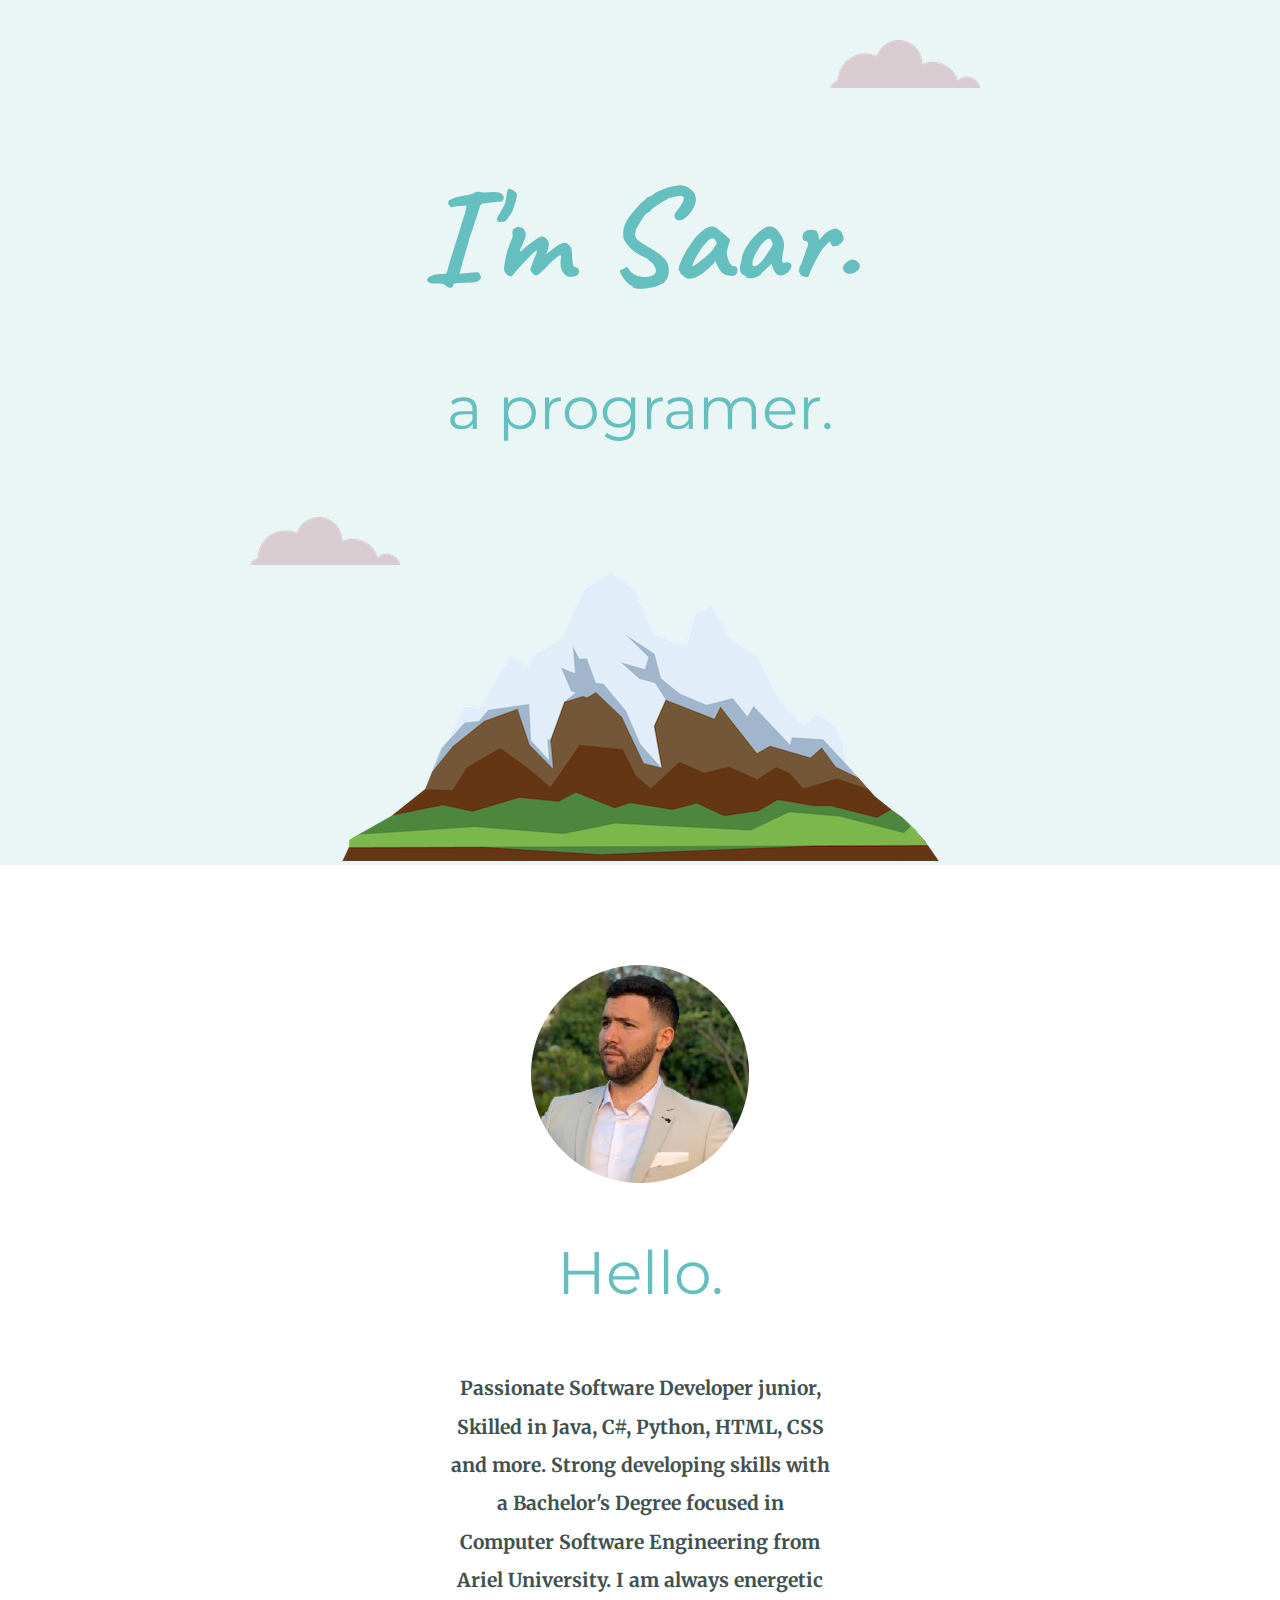
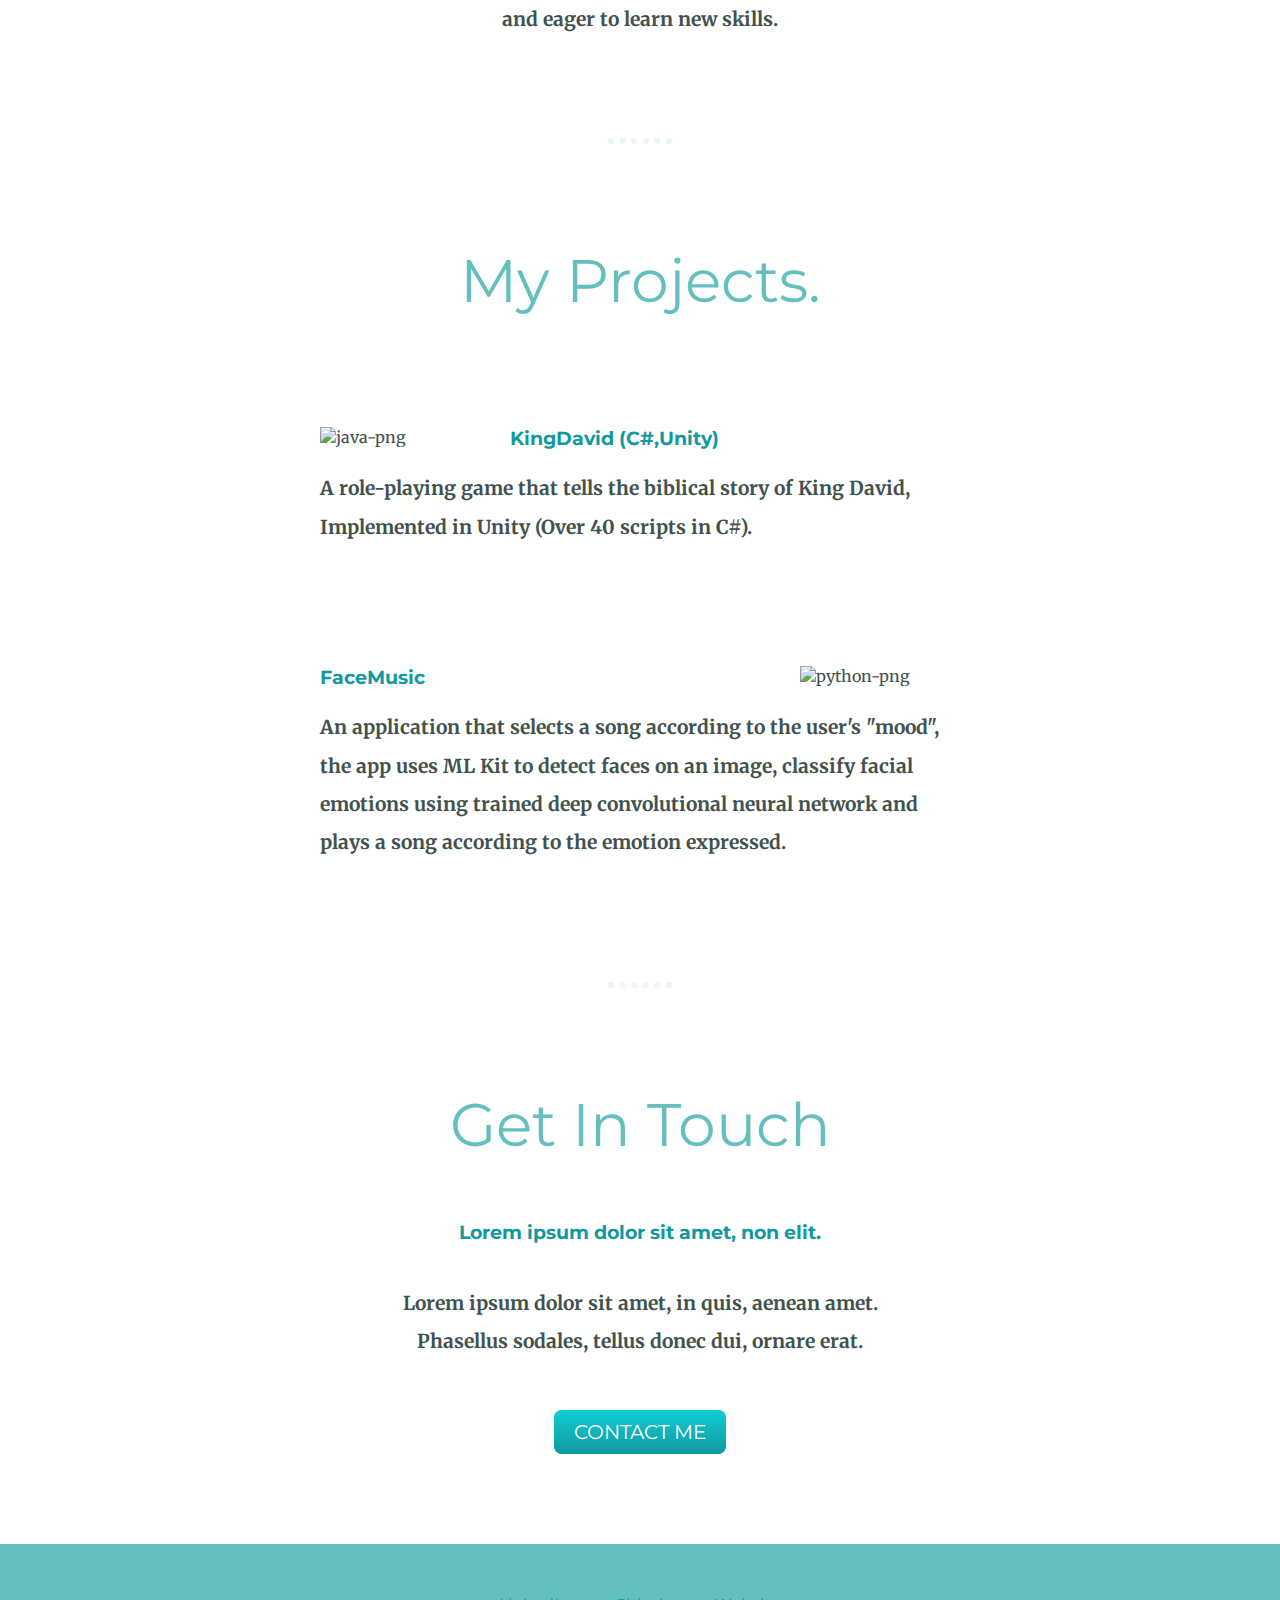
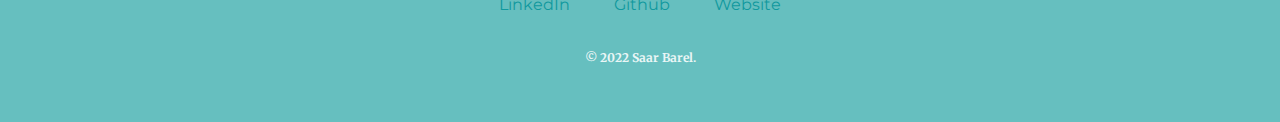
==== index.html @ c749a072 "Initial web" ====
<!DOCTYPE html>
<html lang="en" dir="ltr">

<head>
  <meta charset="utf-8">
  <title>Saar Barel</title>
  <link rel="stylesheet" href="css/styles.css">
  <link rel="icon" href="favicon.ico">
  <link rel="preconnect" href="https://fonts.googleapis.com">
<link rel="preconnect" href="https://fonts.gstatic.com" crossorigin>
<link href="https://fonts.googleapis.com/css2?family=Caveat&family=Merriweather&family=Montserrat&family=Sacramento&display=swap" rel="stylesheet"></head>

<body>
  <div class="top-container">
    <img class="top-cloud" src="images/cloud.png" alt="cloud-png">
    <h1>I'm Saar.</h1>
    <h2>a programer.</h2>
    <img class="bottom-cloud" src="images/cloud.png" alt="cloud-png">
    <img class="mountain" src="images/mountain.png" alt="mountain-png">
  </div>

  <div class="middle-container">
    <div class="profile">
      <img src="images/SaarPic.png" alt="saar-img">
      <h2>Hello.</h2>
      <p class="intro">Passionate Software Developer junior, Skilled in Java, C#, Python, HTML, CSS and more. Strong developing skills
with a Bachelor's Degree focused in Computer Software Engineering from Ariel University. I am always energetic
and eager to learn new skills.</p>
    </div>
    <hr>
    <div class="skills">
      <h2>My Projects.</h2>
      <div class="skill-row">
        <img class="java" src="https://media3.giphy.com/media/fA2dYfPE8POupEcqaH/giphy.gif?cid=ecf05e47pbark7nlcyuxf5ta8il2iocu9libcwwra0ci4bms&rid=giphy.gif&ct=s" alt="java-png">
        <h3>KingDavid (C#,Unity)</h3>
        <p>A role-playing game that tells the biblical story of King David, Implemented in Unity (Over 40 scripts in C#).</p>
      </div>
      <div class="skill-row">
        <img class="python" src="https://media4.giphy.com/media/jz5cTkM8m9oeXZaL4k/giphy.gif?cid=ecf05e47y69einc509r3oct16pluwhrmk4x2dbekaaw040xp&rid=giphy.gif&ct=s" alt="python-png">
        <h3>FaceMusic</h3>
        <p>An application that selects a song according to the user's "mood", the app uses ML Kit to detect faces on an image, classify facial emotions using trained deep convolutional neural
network and plays a song according to the emotion expressed.</p>
      </div>
    </div>
    <hr>
    <div class="contact-me">
      <h2>Get In Touch</h2>
      <h3>Lorem ipsum dolor sit amet, non elit.</h3>
      <p class="contact-message">Lorem ipsum dolor sit amet, in quis, aenean amet. Phasellus sodales, tellus donec dui, ornare erat.</p>
      <a class="btn" href="mailto:saar9550@gmail.com">CONTACT ME</a>
    </div>
  </div>


  <div class="bottom-container">
    <a class="footer-link" href="https://www.linkedin.com/in/saar-barel-34906221a/">LinkedIn</a>
    <a class="footer-link" href="https://github.com/saar95">Github</a>
    <a class="footer-link" href="https://saar95.github.io/cv_website/">Website</a>
    <p class="copyright">© 2022 Saar Barel.</p>
  </div>


</body>

</html>
---- css/styles.css ----
body {
  margin: 0;
  text-align: center;
  font-family: 'Merriweather', serif;
  color: #40514E;
}

h1 {
  font-size: 8.4375rem;
  margin: 50px auto 0px auto;
  font-family: 'Caveat', cursive;
  color: #66BFBF;
}

h2 {
  font-family: 'Montserrat', sans-serif;
  font-size: 3.75rem;
  color: #66BFBF;
  font-weight: normal;
  padding-bottom: 10px;
}

h3 {
  font-family: 'Montserrat', sans-serif;
  color: #11999E;
}

a {
  color: #11999E;
  font-family: 'Montserrat', sans-serif;
  margin: 10px 20px;
  text-decoration: none;
}
a:hover {
  color: #EAF6F6;
}

p {
  line-height: 2;
  font-weight: bold;
  font-size: 120%
}

hr {
  border: dotted #EAF6F6 6px;
  border-bottom: none;
  width: 4%;
  margin: 100px auto;

}

.top-container {
  background-color: #EAF6F6;
  position: relative;
  padding-top: 100px;
}

.middle-container {
  margin: 100px 0;
}

.bottom-container {
  background-color: #66BFBF;
  padding: 50px 0 20px;
}
.mountain {

}
.bottom-cloud {
  position: absolute;
  bottom: 300px;
  left: 250px;
}

.top-cloud {
  position: absolute;
  right: 300px;
  top: 40px;
}

.java {
  width: 25%;
  float: left;
  margin-right: 30px;
}

.python {
  width: 25%;
  float: right;
  margin-left: 30px;


}

.pro {
  text-decoration: underline;
}

.skill-row {
  width: 50%;
  margin: 100px auto 120px auto;
  text-align: left;

}

.intro {
  width: 30%;
  margin: auto;
}

.contact-message {
  width: 40%;
  margin: 40px auto 60px;
}

.btn {
  background: #11cdd4;
  background-image: -webkit-linear-gradient(top, #11cdd4, #11999e);
  background-image: -moz-linear-gradient(top, #11cdd4, #11999e);
  background-image: -ms-linear-gradient(top, #11cdd4, #11999e);
  background-image: -o-linear-gradient(top, #11cdd4, #11999e);
  background-image: linear-gradient(to bottom, #11cdd4, #11999e);
  -webkit-border-radius: 8;
  -moz-border-radius: 8;
  border-radius: 8px;
  font-family: 'Montserrat', sans-serif;
  color: #ffffff;
  font-size: 20px;
  padding: 10px 20px 10px 20px;
  text-decoration: none;
}

.btn:hover {
  background: #30e3cb;
  background-image: -webkit-linear-gradient(top, #30e3cb, #2bc4ad);
  background-image: -moz-linear-gradient(top, #30e3cb, #2bc4ad);
  background-image: -ms-linear-gradient(top, #30e3cb, #2bc4ad);
  background-image: -o-linear-gradient(top, #30e3cb, #2bc4ad);
  background-image: linear-gradient(to bottom, #30e3cb, #2bc4ad);
  text-decoration: none;
}

.copyright {
  color: #EAF6F6;
  font-size: 0.75rem;
  padding: 20px 0;
}
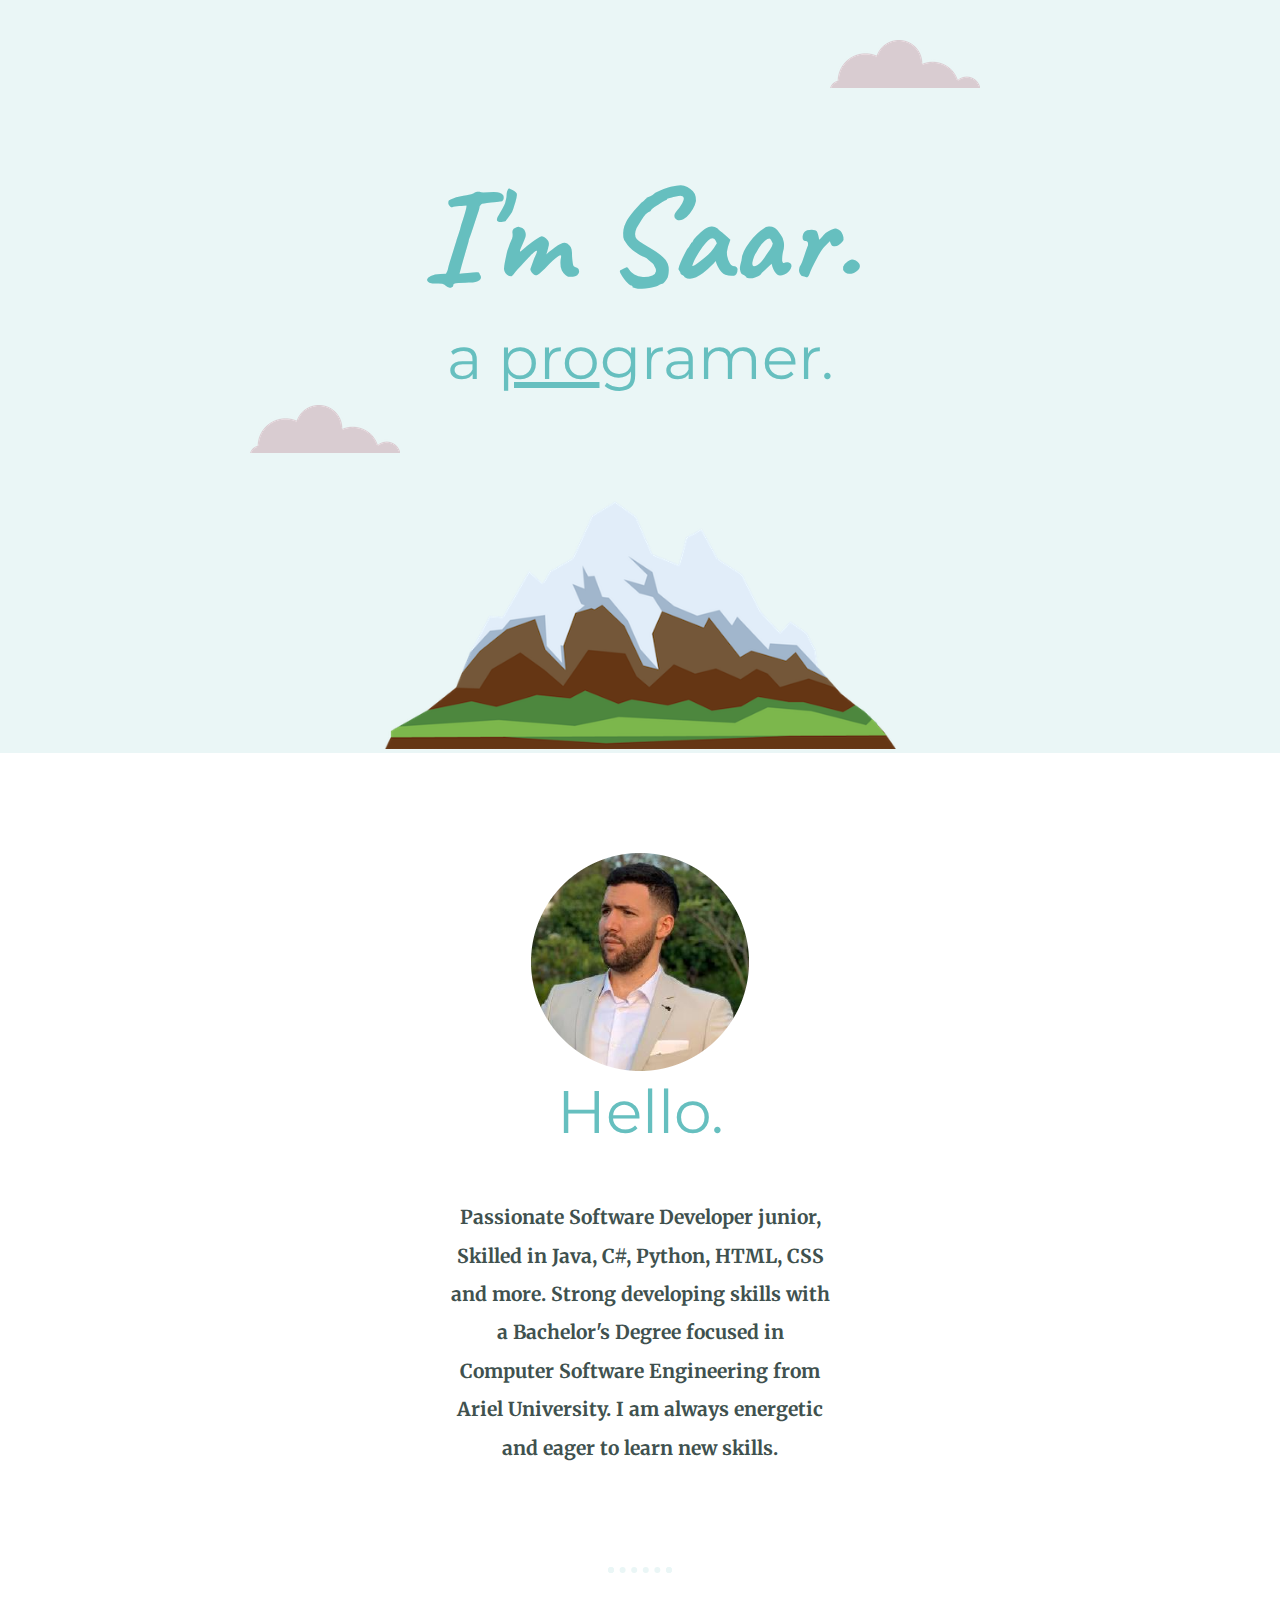
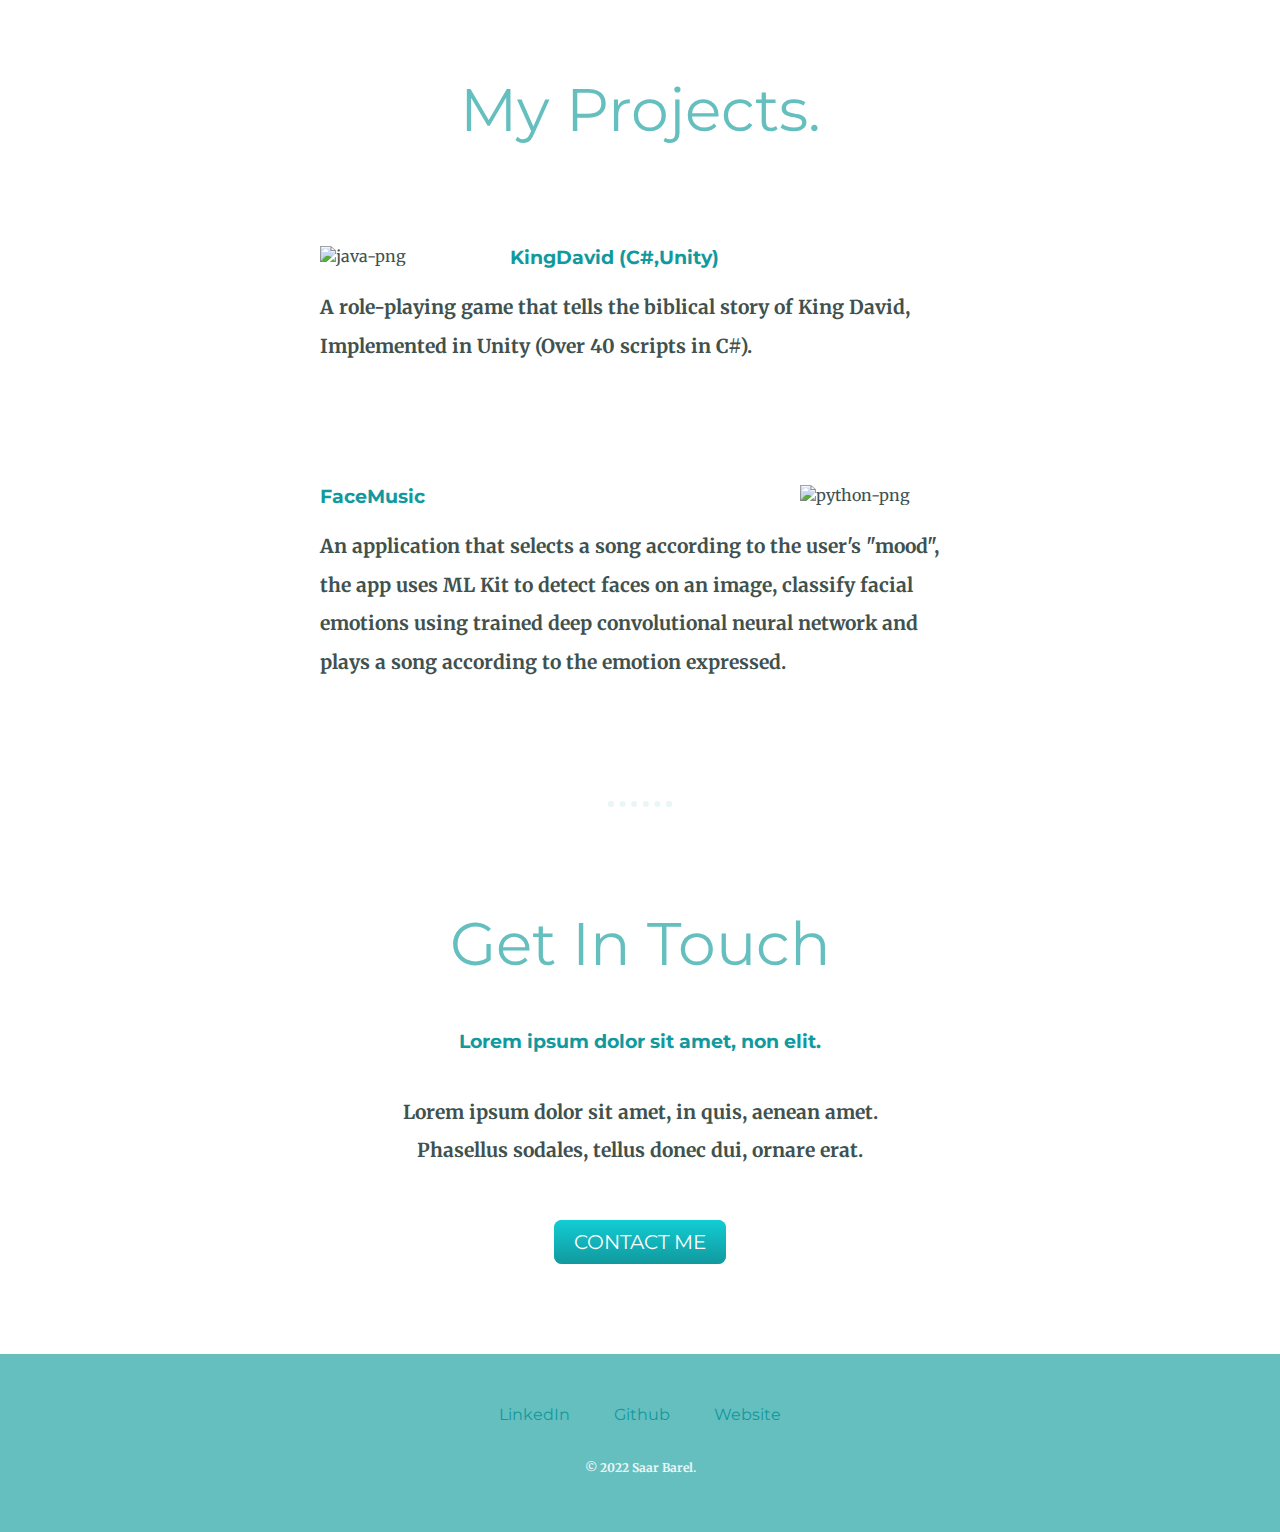
==== commit c741e22f: "Update index.html" ====
--- a/index.html
+++ b/index.html
@@ -14,7 +14,7 @@
   <div class="top-container">
     <img class="top-cloud" src="images/cloud.png" alt="cloud-png">
     <h1>I'm Saar.</h1>
-    <h2>a programer.</h2>
+    <h2>a <span class = pro> pro</span>gramer.</h2>
     <img class="bottom-cloud" src="images/cloud.png" alt="cloud-png">
     <img class="mountain" src="images/mountain.png" alt="mountain-png">
   </div>
--- a/css/styles.css
+++ b/css/styles.css
@@ -17,7 +17,8 @@
   font-size: 3.75rem;
   color: #66BFBF;
   font-weight: normal;
-  padding-bottom: 10px;
+  padding-bottom: 0px;
+  margin-top: 0px;
 }
 
 h3 {
@@ -64,6 +65,8 @@
   padding: 50px 0 20px;
 }
 .mountain {
+  width: 40%;
+  height: 40%;
 
 }
 .bottom-cloud {
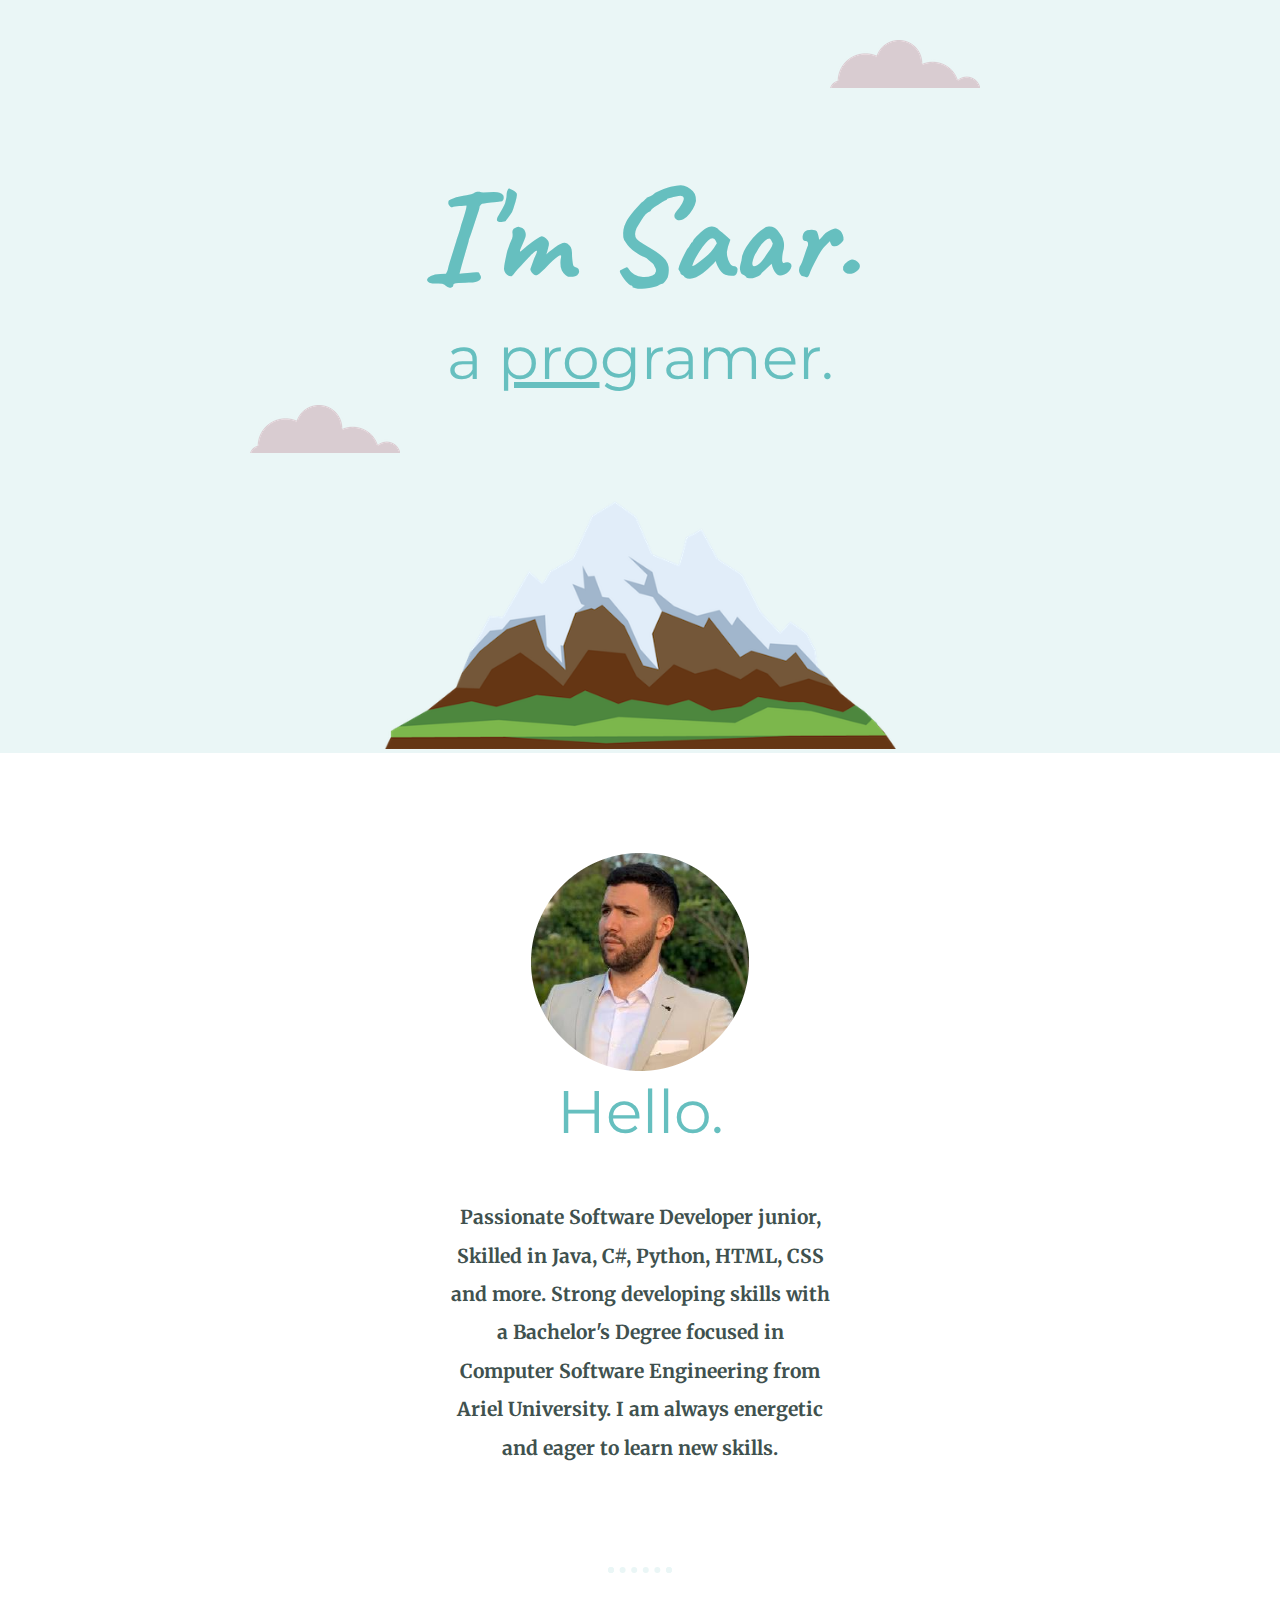
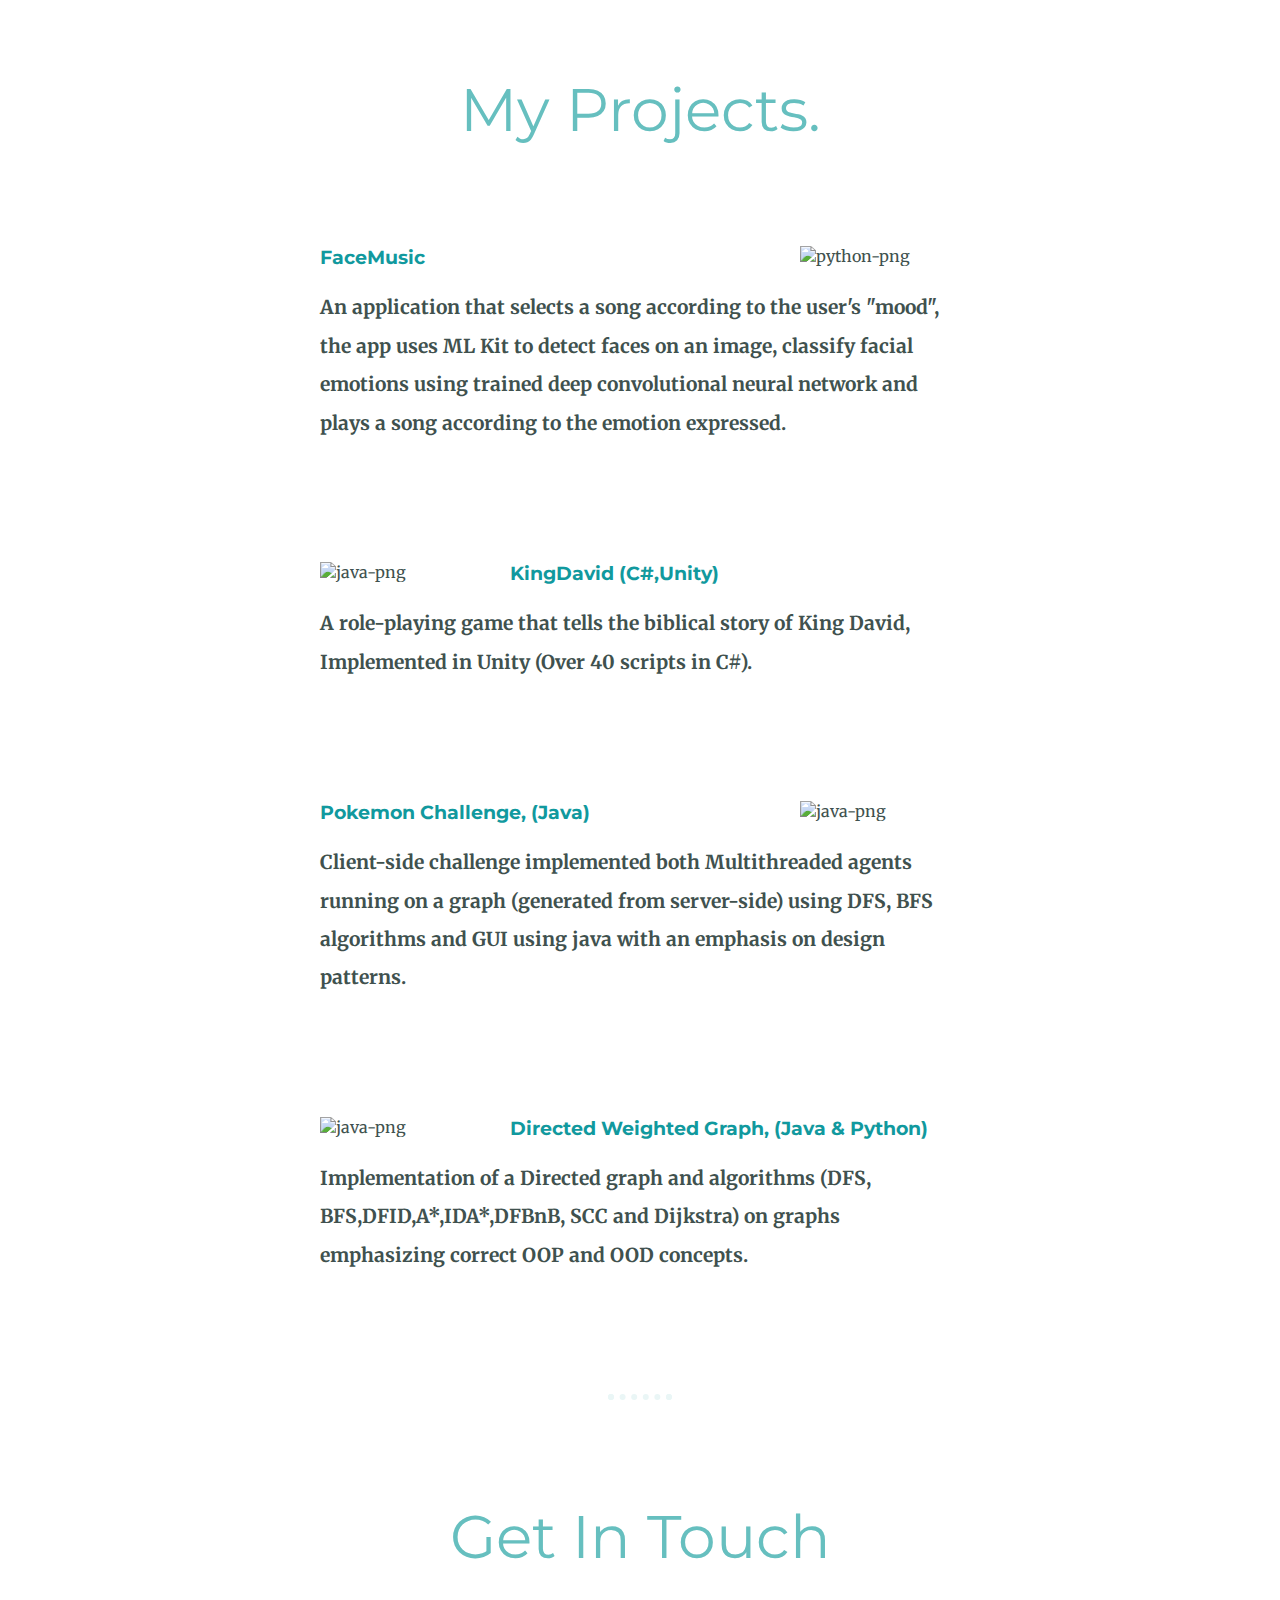
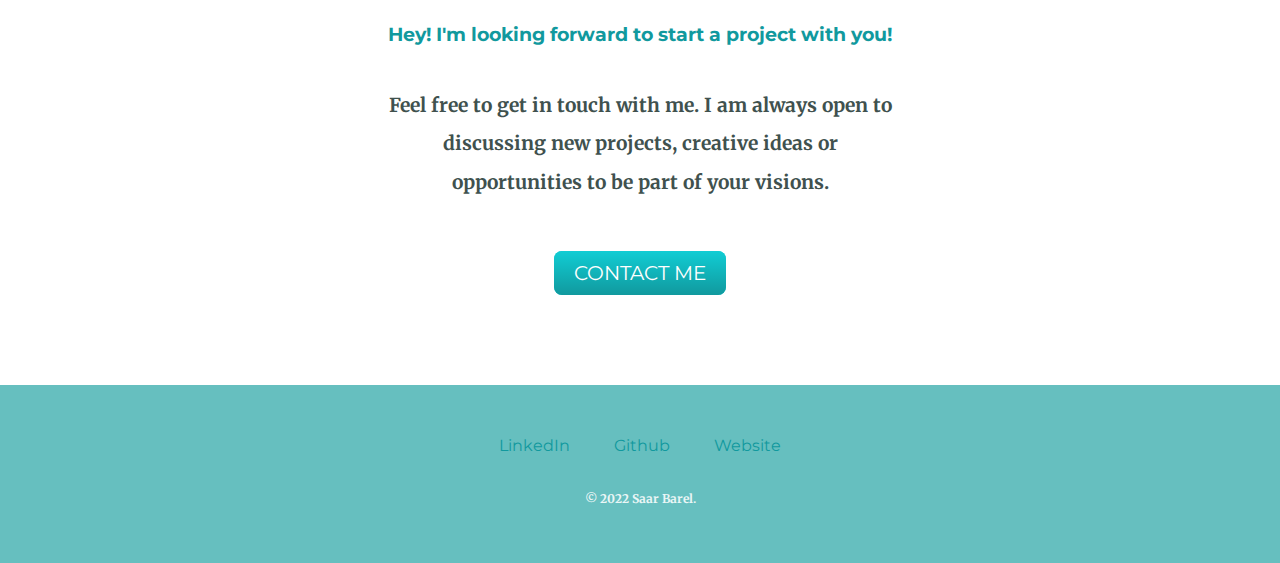
==== commit 1ba08920: "get in touch updated" ====
--- a/index.html
+++ b/index.html
@@ -31,22 +31,32 @@
     <div class="skills">
       <h2>My Projects.</h2>
       <div class="skill-row">
+        <img class="python" src="https://media4.giphy.com/media/jz5cTkM8m9oeXZaL4k/giphy.gif?cid=ecf05e47y69einc509r3oct16pluwhrmk4x2dbekaaw040xp&rid=giphy.gif&ct=s" alt="python-png">
+        <h3>FaceMusic</h3>
+        <p>An application that selects a song according to the user's "mood", the app uses ML Kit to detect faces on an image, classify facial emotions using trained deep convolutional neural
+network and plays a song according to the emotion expressed.</p>
+      </div>
+      <div class="skill-row">
         <img class="java" src="https://media3.giphy.com/media/fA2dYfPE8POupEcqaH/giphy.gif?cid=ecf05e47pbark7nlcyuxf5ta8il2iocu9libcwwra0ci4bms&rid=giphy.gif&ct=s" alt="java-png">
         <h3>KingDavid (C#,Unity)</h3>
         <p>A role-playing game that tells the biblical story of King David, Implemented in Unity (Over 40 scripts in C#).</p>
       </div>
       <div class="skill-row">
-        <img class="python" src="https://media4.giphy.com/media/jz5cTkM8m9oeXZaL4k/giphy.gif?cid=ecf05e47y69einc509r3oct16pluwhrmk4x2dbekaaw040xp&rid=giphy.gif&ct=s" alt="python-png">
-        <h3>FaceMusic</h3>
-        <p>An application that selects a song according to the user's "mood", the app uses ML Kit to detect faces on an image, classify facial emotions using trained deep convolutional neural
-network and plays a song according to the emotion expressed.</p>
+        <img class="python" src="https://media.giphy.com/media/veOuvpRopgi8w0qZL9/giphy.gif" alt="java-png">
+        <h3>Pokemon Challenge, (Java)</h3>
+        <p>Client-side challenge implemented both Multithreaded agents running on a graph (generated from server-side) using DFS, BFS algorithms and GUI using java with an emphasis on design patterns.</p>
+      </div>
+      <div class="skill-row">
+        <img class="java" src="https://media.giphy.com/media/QpyF0jsO26GWKTWctv/giphy.gif" alt="java-png">
+        <h3>Directed Weighted Graph, (Java & Python)</h3>
+        <p>Implementation of a Directed graph and algorithms (DFS, BFS,DFID,A*,IDA*,DFBnB, SCC and Dijkstra) on graphs emphasizing correct OOP and OOD concepts.</p>
       </div>
     </div>
     <hr>
     <div class="contact-me">
       <h2>Get In Touch</h2>
-      <h3>Lorem ipsum dolor sit amet, non elit.</h3>
-      <p class="contact-message">Lorem ipsum dolor sit amet, in quis, aenean amet. Phasellus sodales, tellus donec dui, ornare erat.</p>
+      <h3>Hey! I'm looking forward to start a project with you!</h3>
+      <p class="contact-message">Feel free to get in touch with me. I am always open to discussing new projects, creative ideas or opportunities to be part of your visions.</p>
       <a class="btn" href="mailto:saar9550@gmail.com">CONTACT ME</a>
     </div>
   </div>
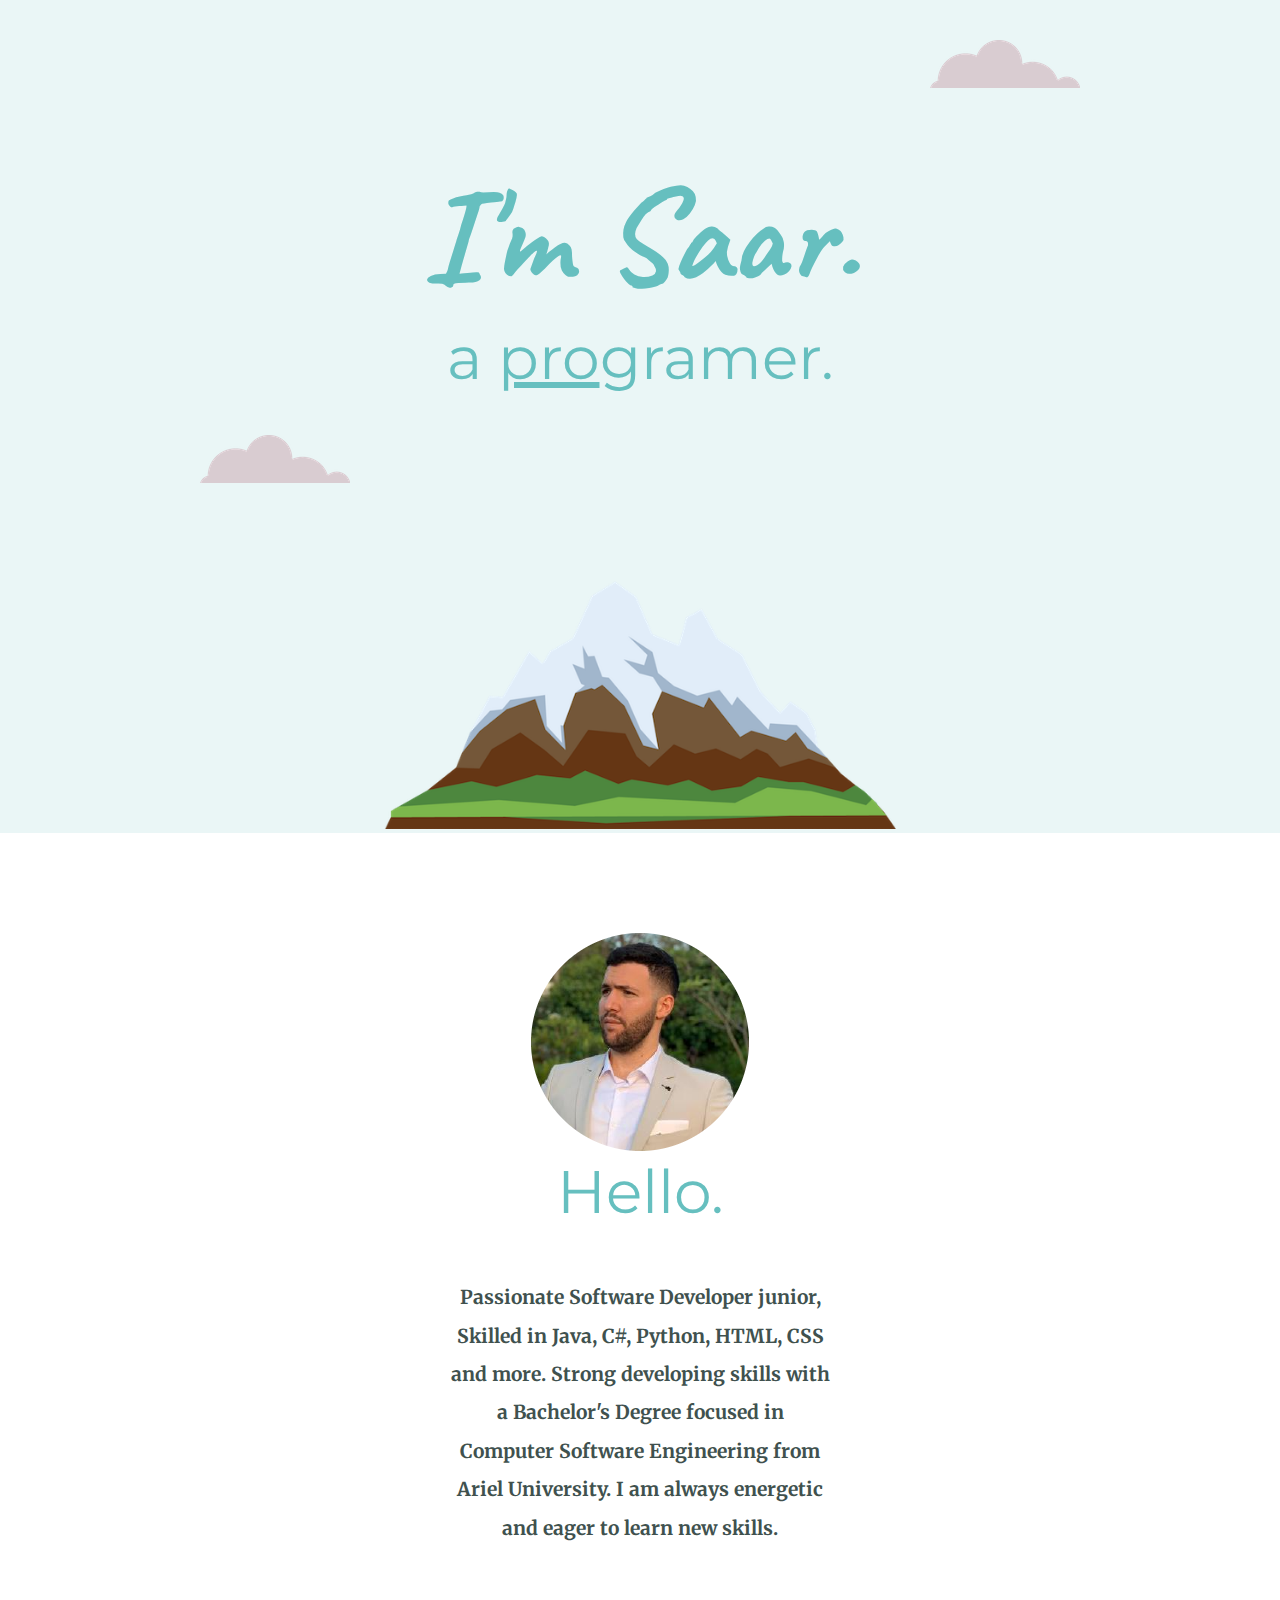
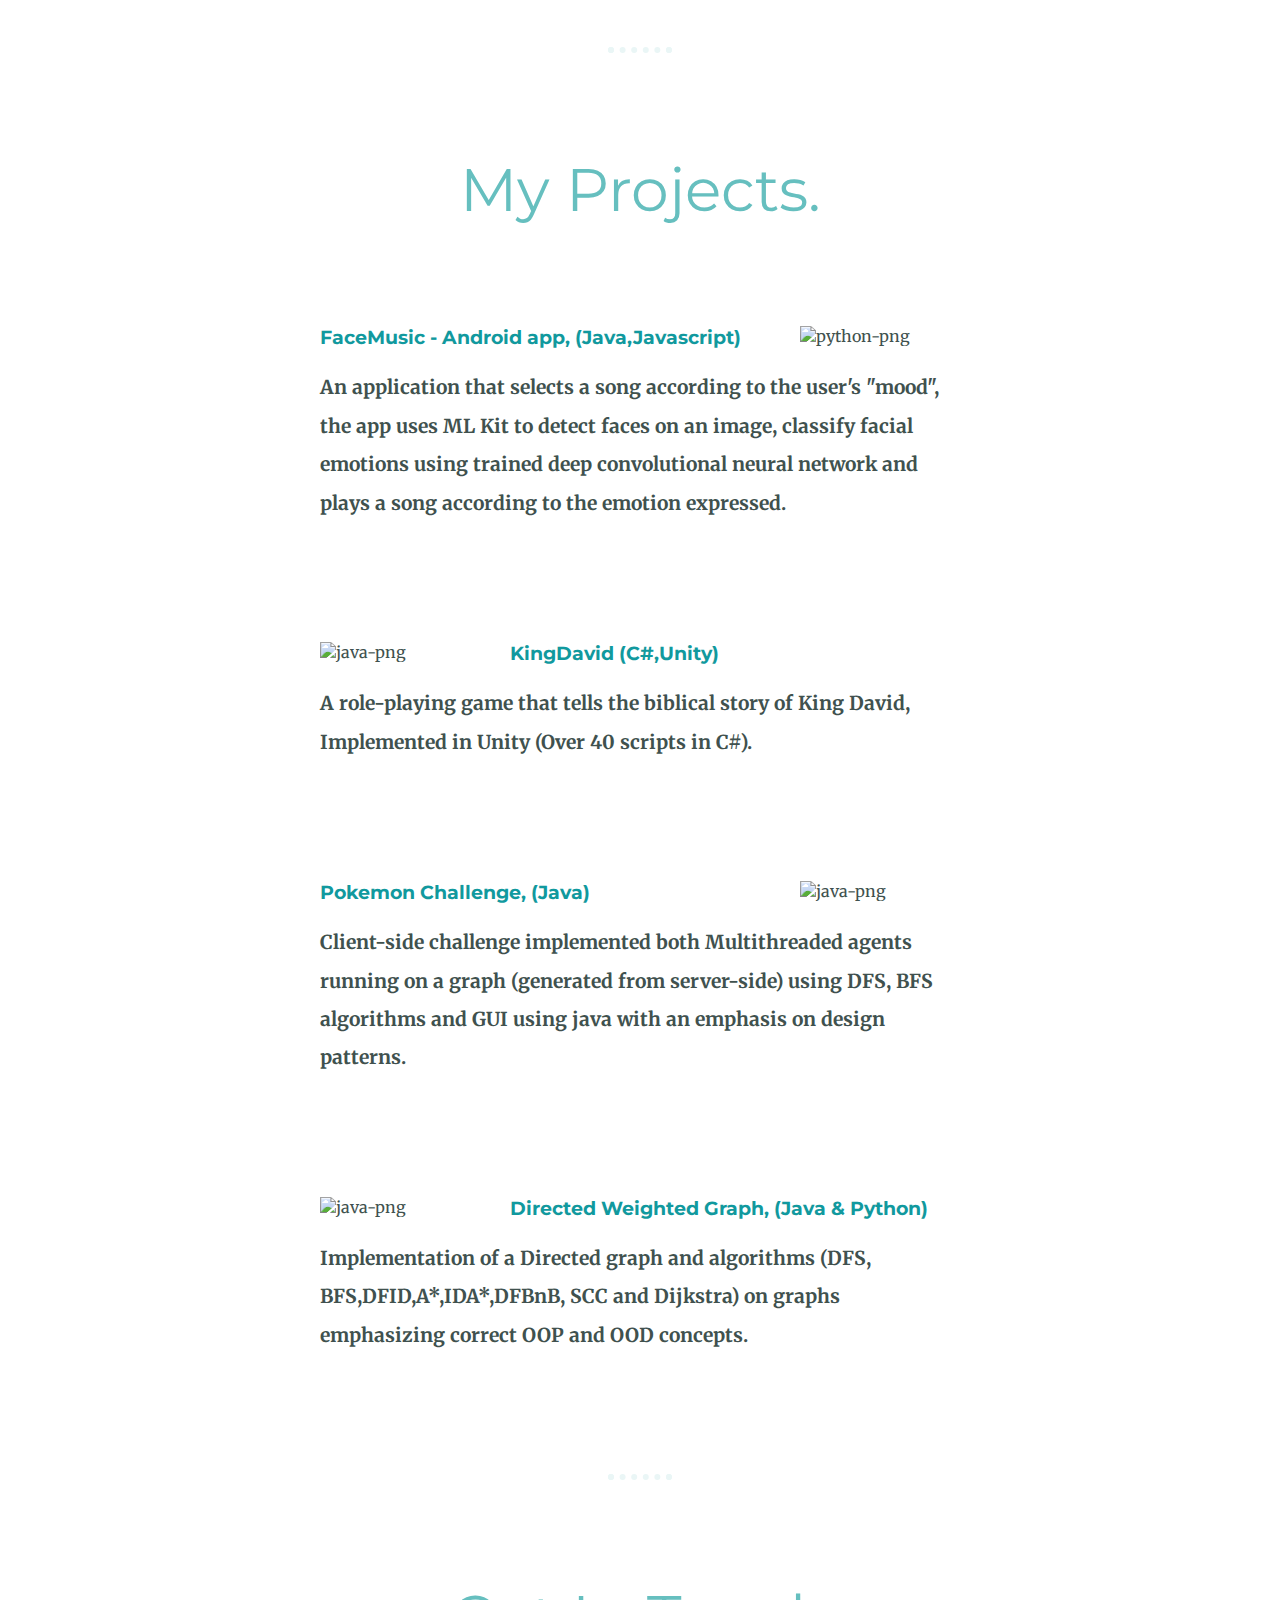
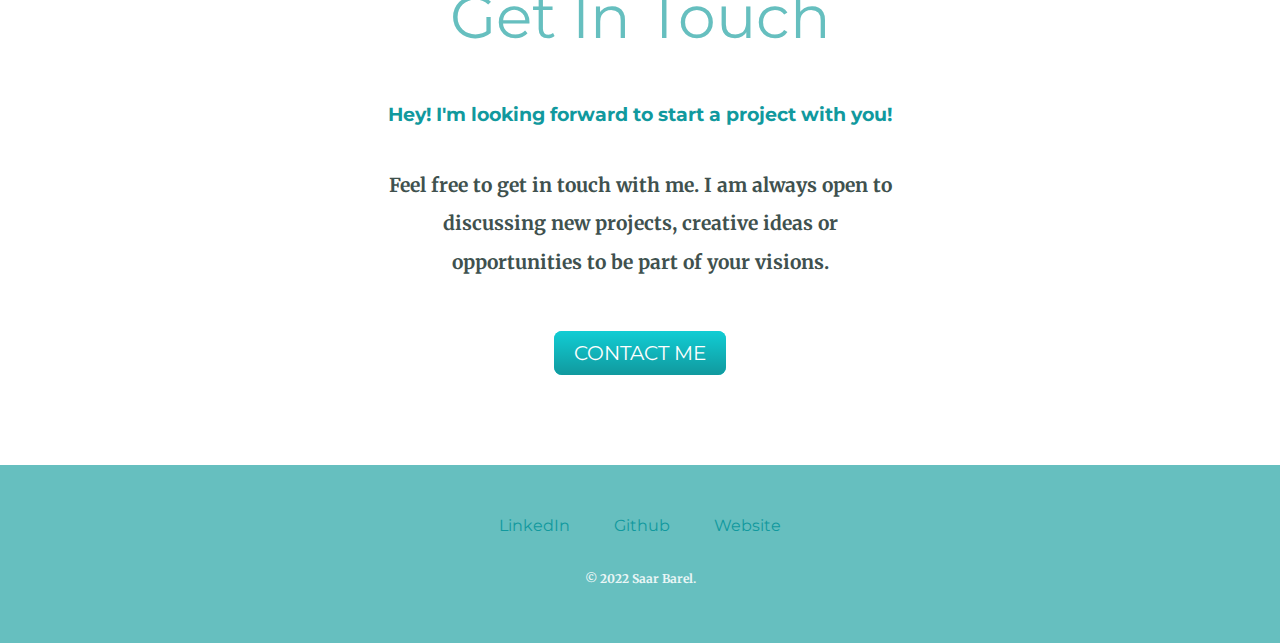
==== commit fcbdf4c4: "images margin fix (mobile)" ====
--- a/index.html
+++ b/index.html
@@ -32,7 +32,7 @@
       <h2>My Projects.</h2>
       <div class="skill-row">
         <img class="python" src="https://media4.giphy.com/media/jz5cTkM8m9oeXZaL4k/giphy.gif?cid=ecf05e47y69einc509r3oct16pluwhrmk4x2dbekaaw040xp&rid=giphy.gif&ct=s" alt="python-png">
-        <h3>FaceMusic</h3>
+        <h3>FaceMusic - Android app, (Java,Javascript)</h3>
         <p>An application that selects a song according to the user's "mood", the app uses ML Kit to detect faces on an image, classify facial emotions using trained deep convolutional neural
 network and plays a song according to the emotion expressed.</p>
       </div>
@@ -73,3 +73,4 @@
 </body>
 
 </html>
+
--- a/css/styles.css
+++ b/css/styles.css
@@ -67,17 +67,17 @@
 .mountain {
   width: 40%;
   height: 40%;
-
+  margin-top: 80px;
 }
 .bottom-cloud {
   position: absolute;
-  bottom: 300px;
-  left: 250px;
+  bottom: 350px;
+  left: 200px;
 }
 
 .top-cloud {
   position: absolute;
-  right: 300px;
+  right: 200px;
   top: 40px;
 }
 
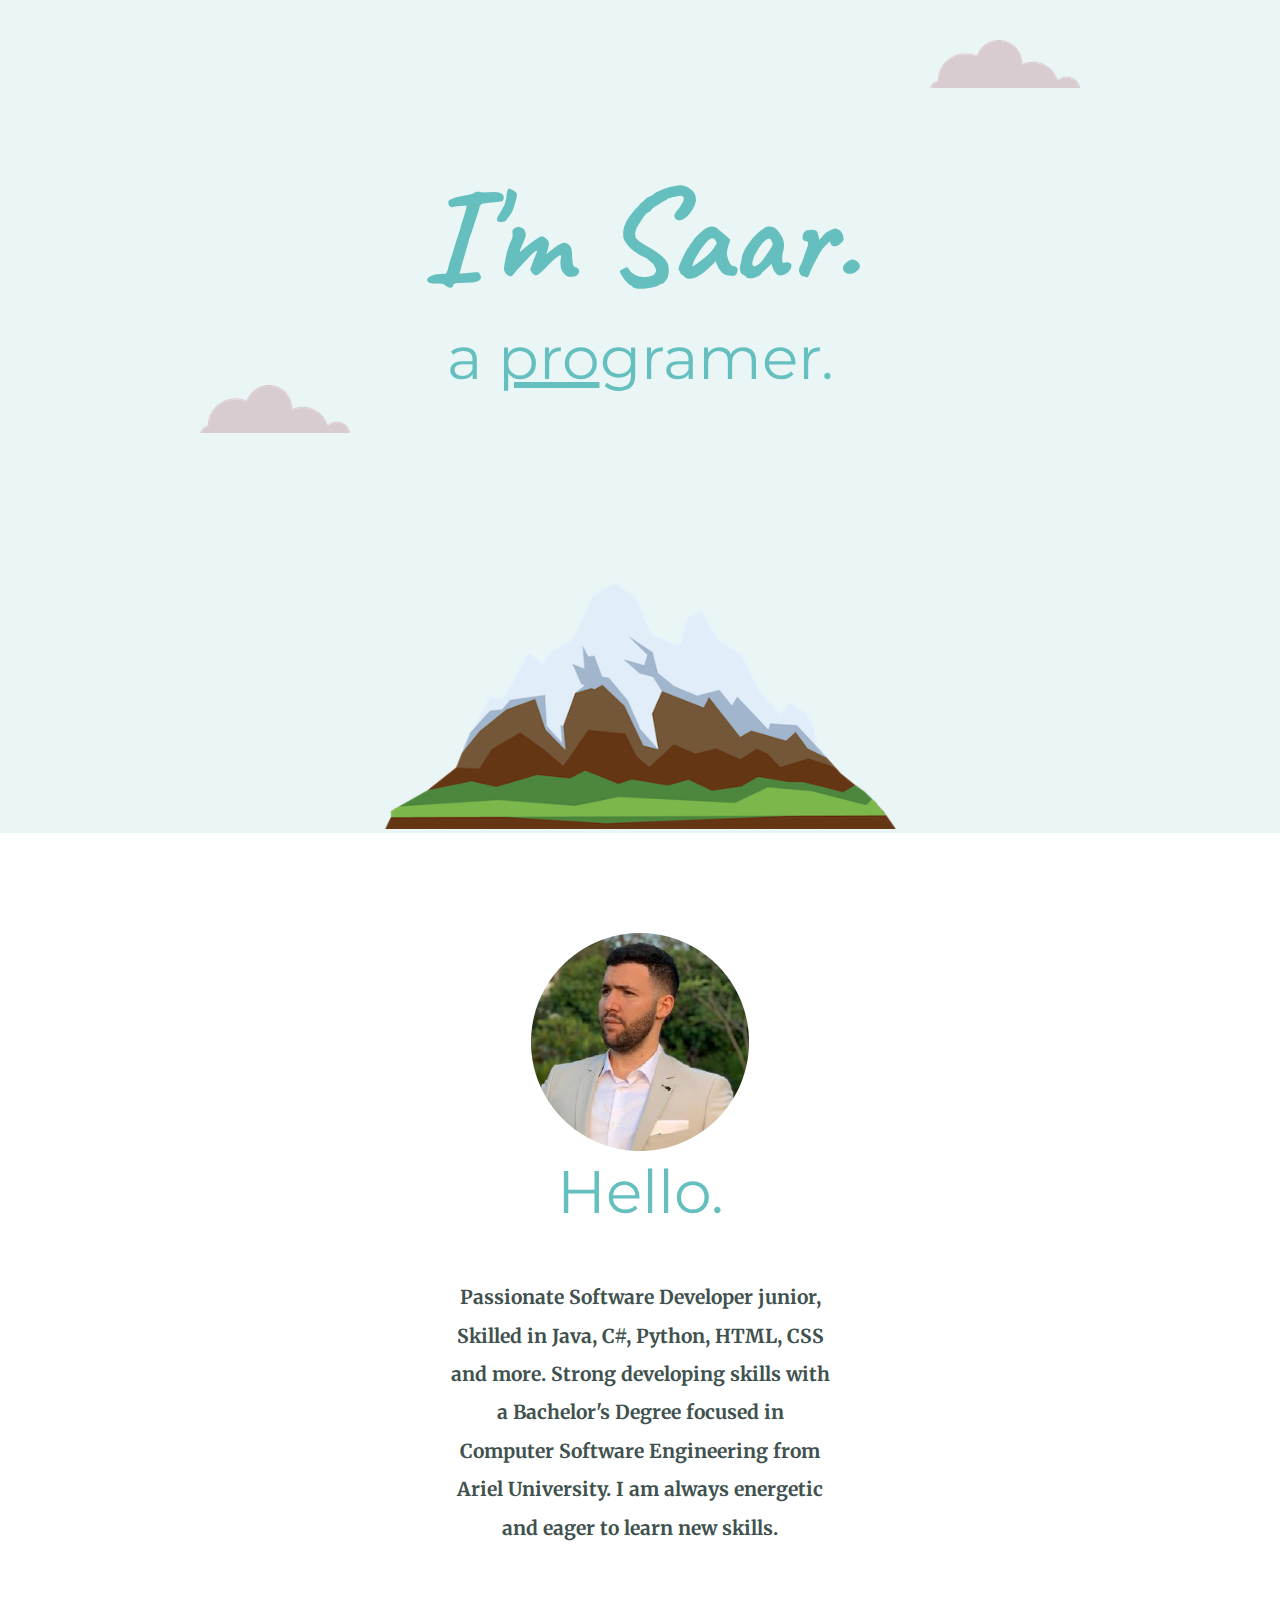
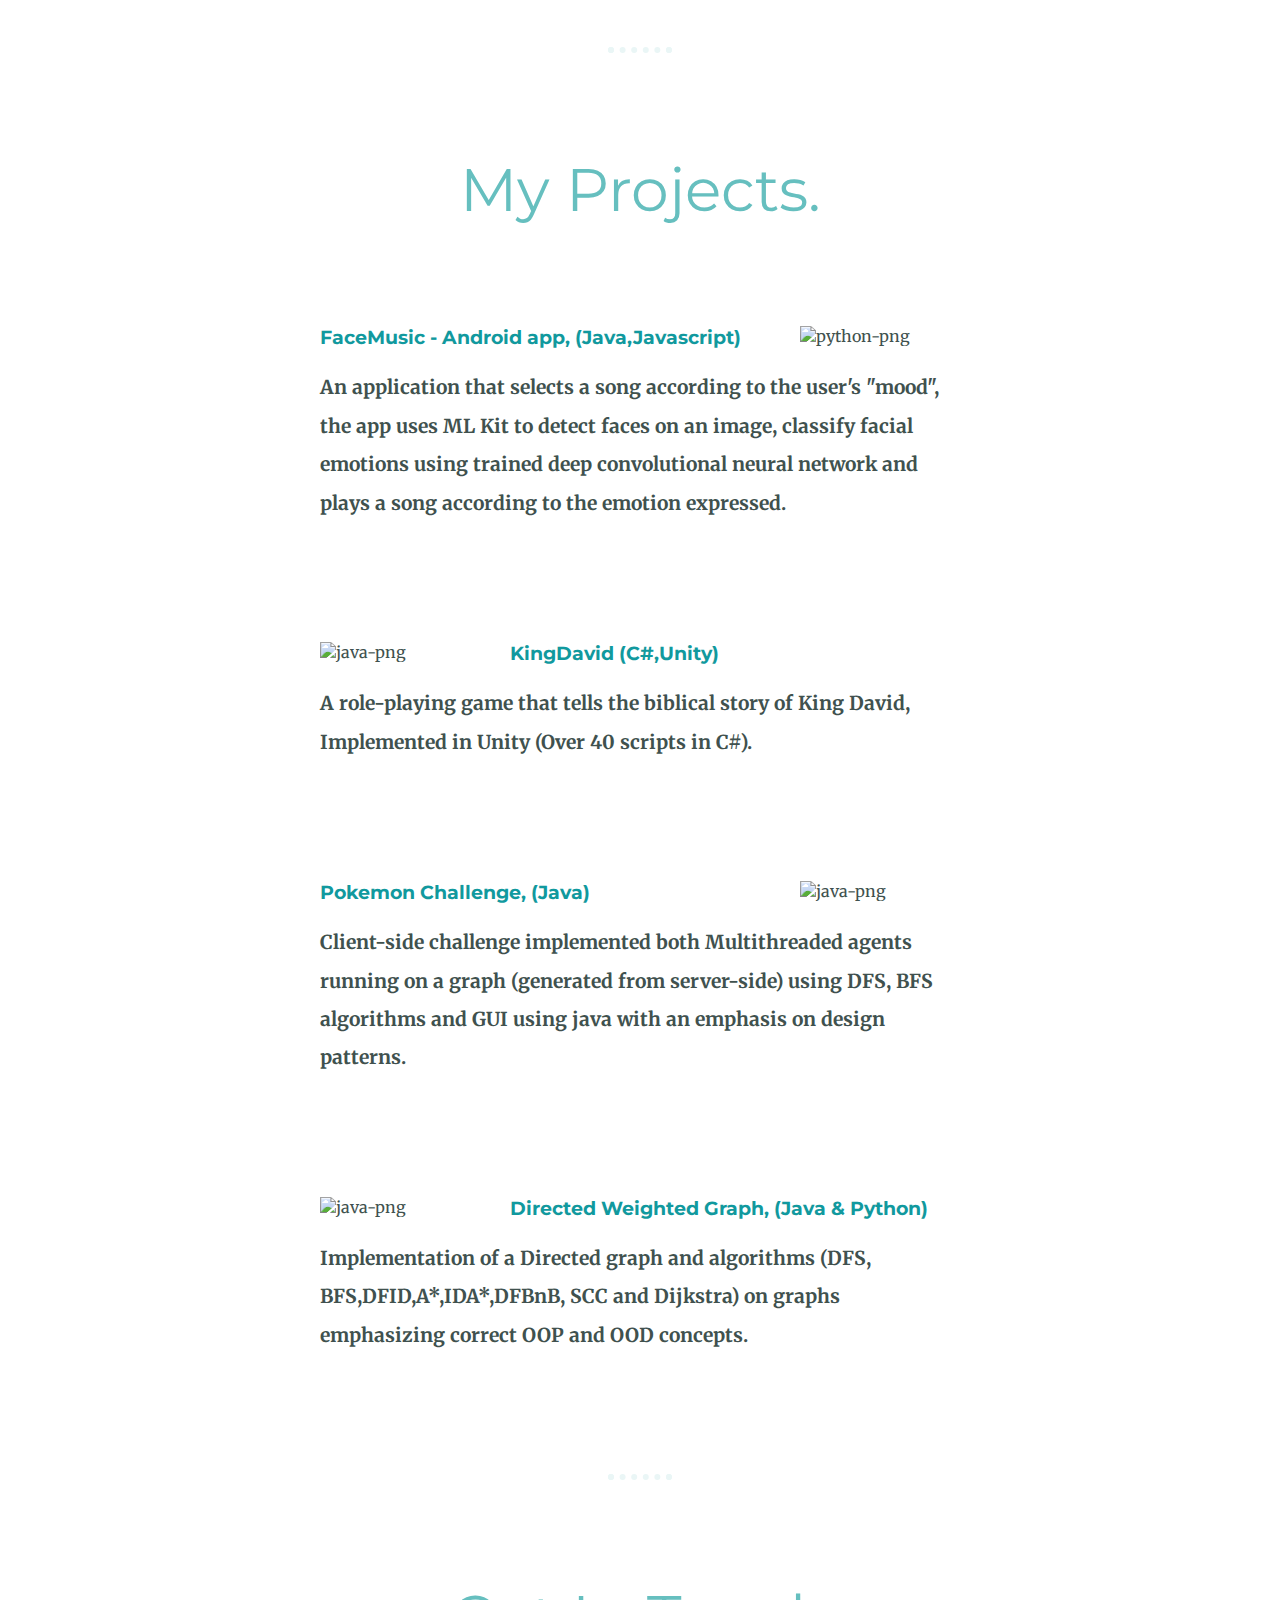
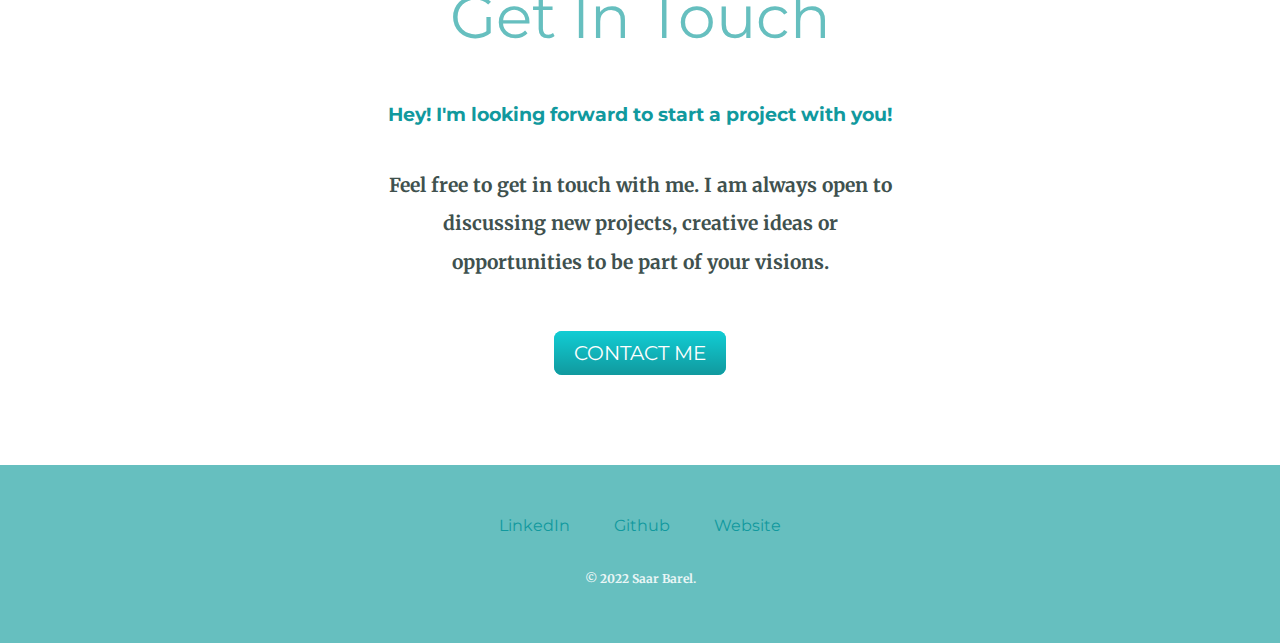
==== commit 64734593: "images margin fix (mobile)" ====
--- a/index.html
+++ b/index.html
@@ -3,7 +3,7 @@
 
 <head>
   <meta charset="utf-8">
-  <title>Saar Barel</title>
+  <title>Saar Barel CV</title>
   <link rel="stylesheet" href="css/styles.css">
   <link rel="icon" href="favicon.ico">
   <link rel="preconnect" href="https://fonts.googleapis.com">
--- a/css/styles.css
+++ b/css/styles.css
@@ -71,7 +71,7 @@
 }
 .bottom-cloud {
   position: absolute;
-  bottom: 350px;
+  bottom: 400px;
   left: 200px;
 }
 
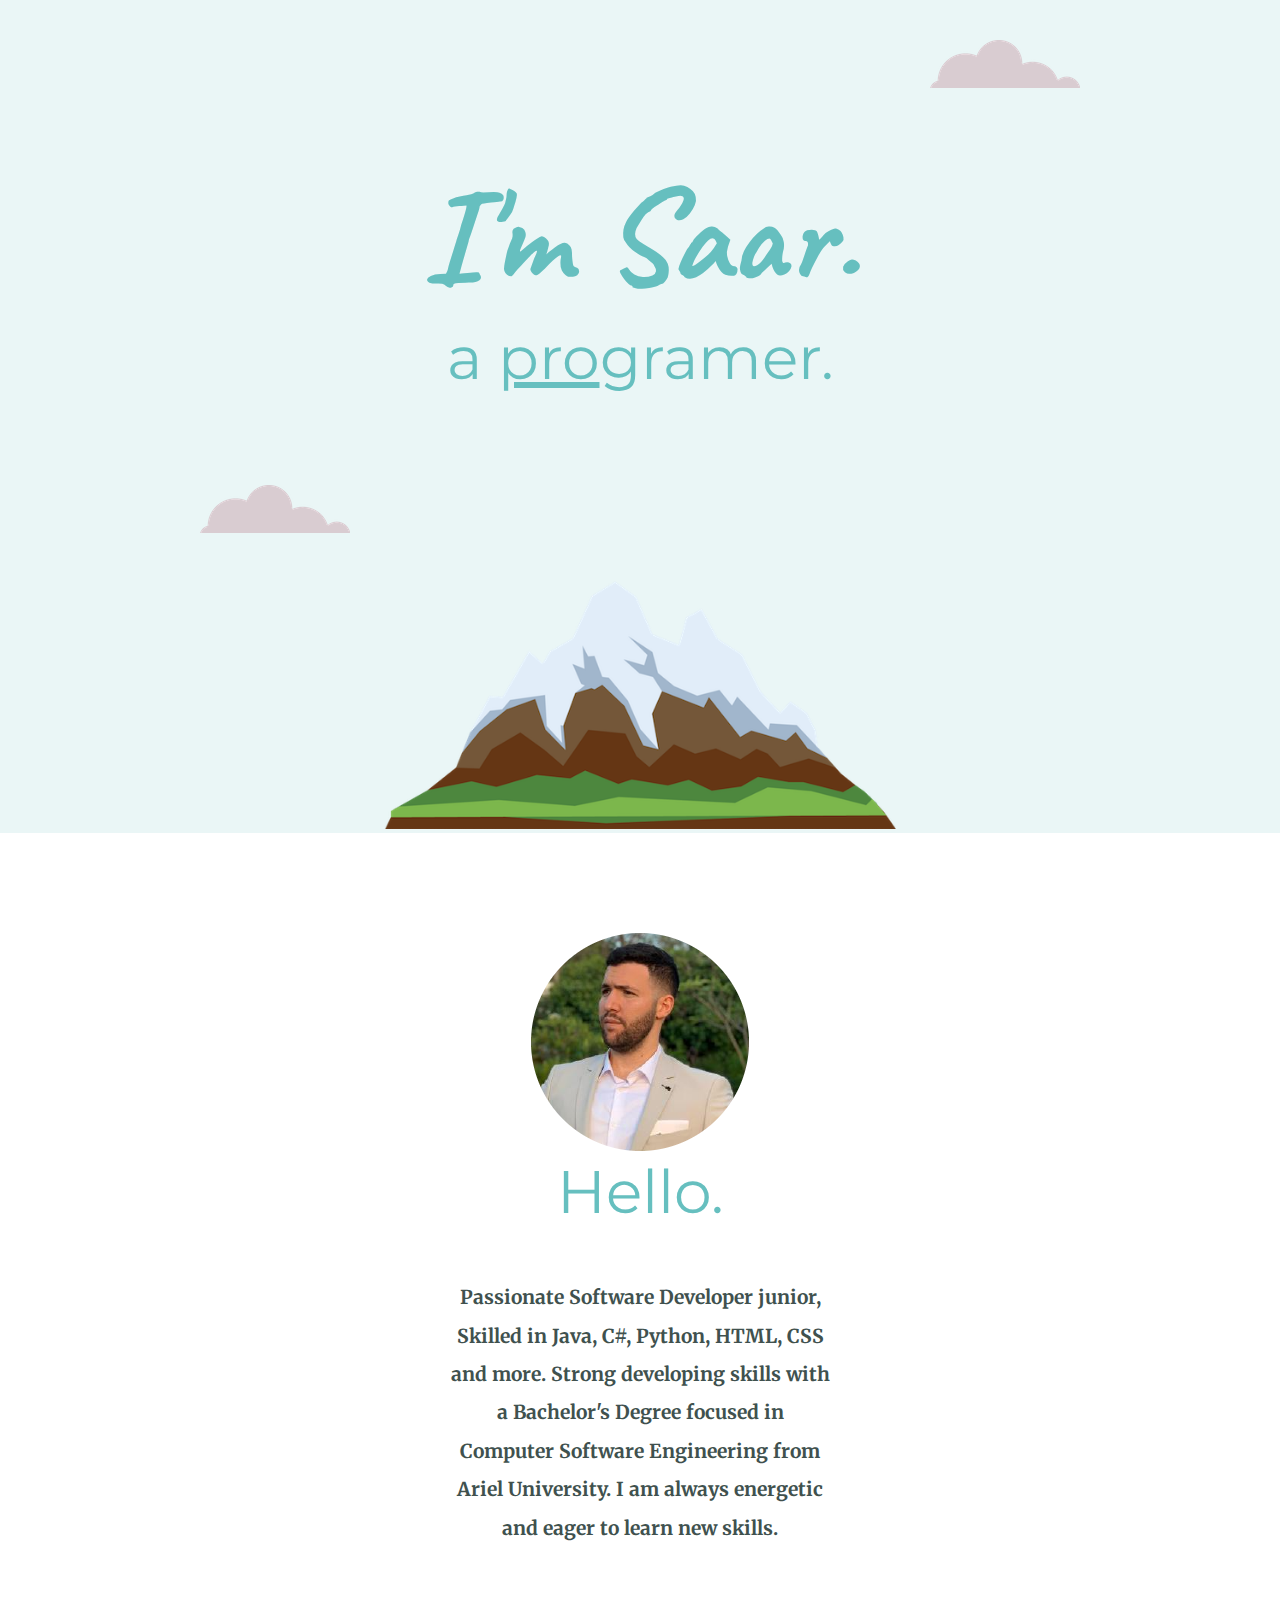
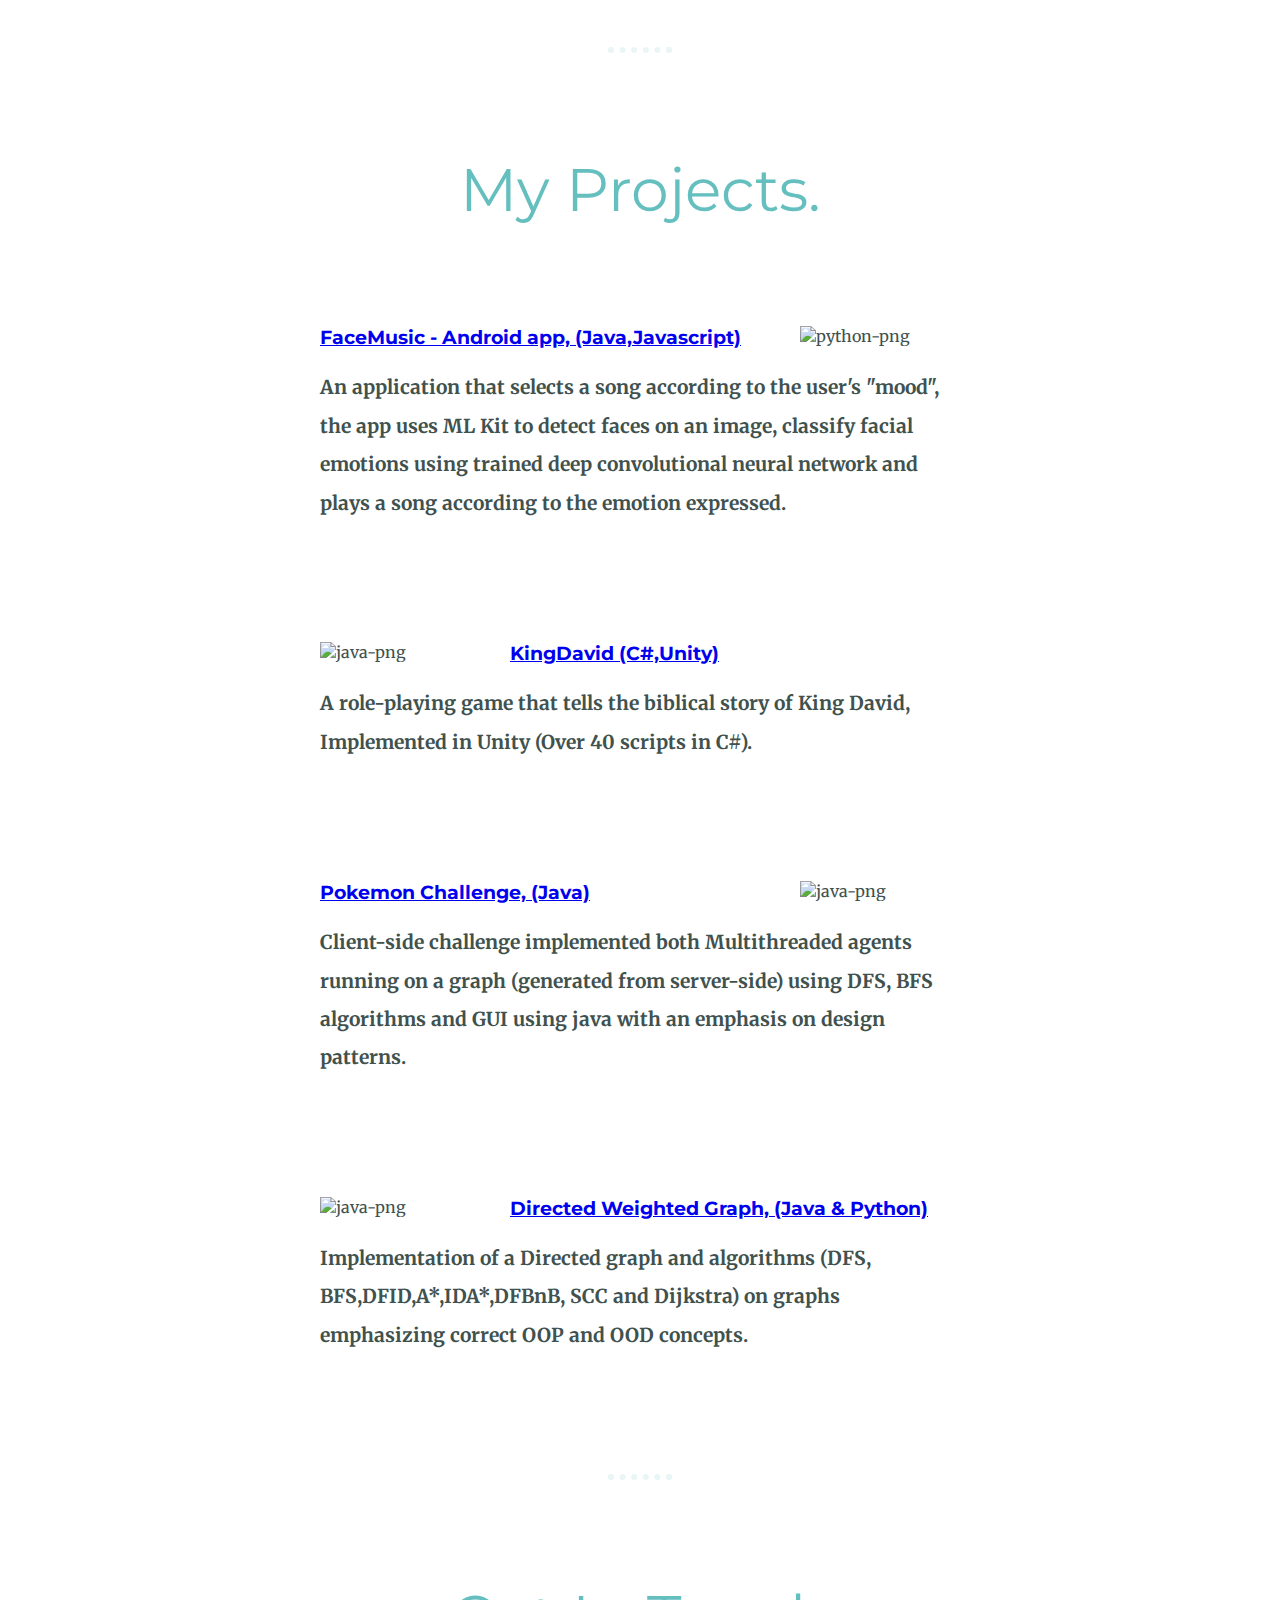
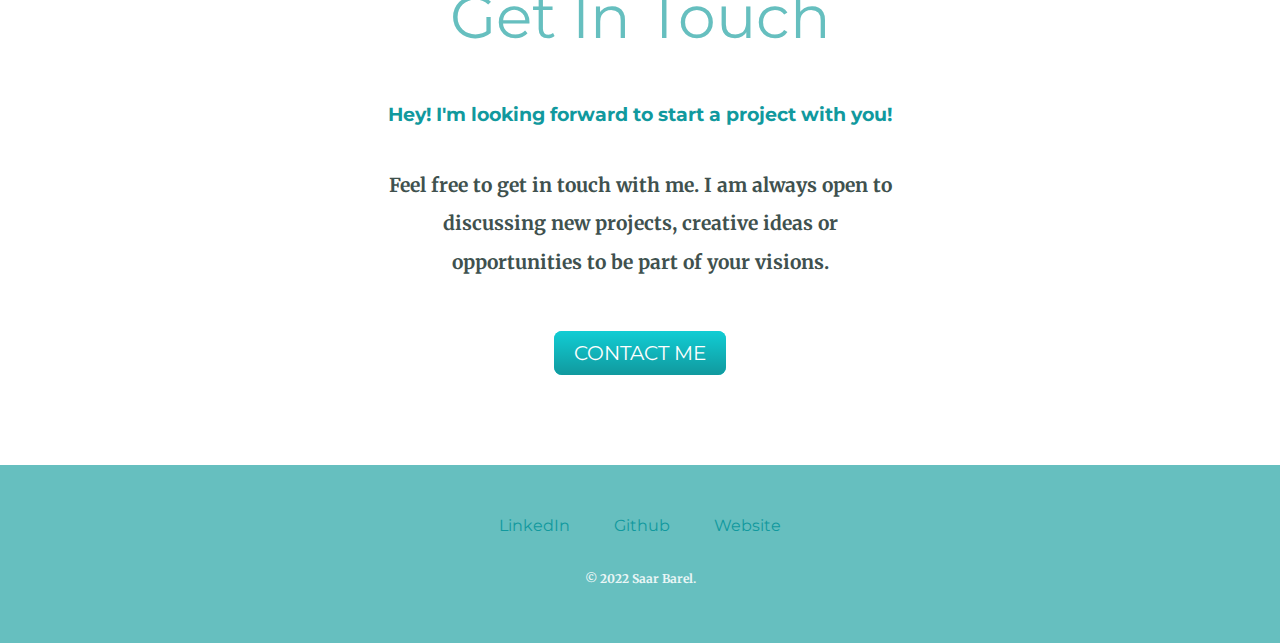
==== commit edfa8ea8: "Fix some hovers and colors" ====
--- a/index.html
+++ b/index.html
@@ -32,23 +32,23 @@
       <h2>My Projects.</h2>
       <div class="skill-row">
         <img class="python" src="https://media4.giphy.com/media/jz5cTkM8m9oeXZaL4k/giphy.gif?cid=ecf05e47y69einc509r3oct16pluwhrmk4x2dbekaaw040xp&rid=giphy.gif&ct=s" alt="python-png">
-        <h3>FaceMusic - Android app, (Java,Javascript)</h3>
+        <h3><a class="hyperlink" href="https://github.com/saar95/FaceMusic"> FaceMusic - Android app, (Java,Javascript)</a></h3>
         <p>An application that selects a song according to the user's "mood", the app uses ML Kit to detect faces on an image, classify facial emotions using trained deep convolutional neural
 network and plays a song according to the emotion expressed.</p>
       </div>
       <div class="skill-row">
         <img class="java" src="https://media3.giphy.com/media/fA2dYfPE8POupEcqaH/giphy.gif?cid=ecf05e47pbark7nlcyuxf5ta8il2iocu9libcwwra0ci4bms&rid=giphy.gif&ct=s" alt="java-png">
-        <h3>KingDavid (C#,Unity)</h3>
+        <h3><a class="hyperlink" href="https://github.com/LeveI-Up/KingDavid"> KingDavid (C#,Unity)</a></h3>
         <p>A role-playing game that tells the biblical story of King David, Implemented in Unity (Over 40 scripts in C#).</p>
       </div>
       <div class="skill-row">
         <img class="python" src="https://media.giphy.com/media/veOuvpRopgi8w0qZL9/giphy.gif" alt="java-png">
-        <h3>Pokemon Challenge, (Java)</h3>
+        <h3><a class="hyperlink" href="https://github.com/saar95/Pokemon-Game"> Pokemon Challenge, (Java)</a></h3>
         <p>Client-side challenge implemented both Multithreaded agents running on a graph (generated from server-side) using DFS, BFS algorithms and GUI using java with an emphasis on design patterns.</p>
       </div>
       <div class="skill-row">
         <img class="java" src="https://media.giphy.com/media/QpyF0jsO26GWKTWctv/giphy.gif" alt="java-png">
-        <h3>Directed Weighted Graph, (Java & Python)</h3>
+        <h3><a class="hyperlink" href="https://github.com/saar95/directional-weighted-graph"> Directed Weighted Graph, (Java & Python)</a></h3>
         <p>Implementation of a Directed graph and algorithms (DFS, BFS,DFID,A*,IDA*,DFBnB, SCC and Dijkstra) on graphs emphasizing correct OOP and OOD concepts.</p>
       </div>
     </div>
--- a/css/styles.css
+++ b/css/styles.css
@@ -7,7 +7,7 @@
 
 h1 {
   font-size: 8.4375rem;
-  margin: 50px auto 0px auto;
+  margin: 50px auto 0 auto;
   font-family: 'Caveat', cursive;
   color: #66BFBF;
 }
@@ -17,8 +17,8 @@
   font-size: 3.75rem;
   color: #66BFBF;
   font-weight: normal;
-  padding-bottom: 0px;
-  margin-top: 0px;
+  padding-bottom: 0;
+  margin-top: 0;
 }
 
 h3 {
@@ -26,7 +26,7 @@
   color: #11999E;
 }
 
-a {
+.footer-link {
   color: #11999E;
   font-family: 'Montserrat', sans-serif;
   margin: 10px 20px;
@@ -34,6 +34,9 @@
 }
 a:hover {
   color: #EAF6F6;
+}
+.hyperlink:hover {
+  color: darkred;
 }
 
 p {
@@ -71,7 +74,7 @@
 }
 .bottom-cloud {
   position: absolute;
-  bottom: 400px;
+  bottom: 300px;
   left: 200px;
 }
 
@@ -123,8 +126,8 @@
   background-image: -ms-linear-gradient(top, #11cdd4, #11999e);
   background-image: -o-linear-gradient(top, #11cdd4, #11999e);
   background-image: linear-gradient(to bottom, #11cdd4, #11999e);
-  -webkit-border-radius: 8;
-  -moz-border-radius: 8;
+  -webkit-border-radius: 8px;
+  -moz-border-radius: 8px;
   border-radius: 8px;
   font-family: 'Montserrat', sans-serif;
   color: #ffffff;
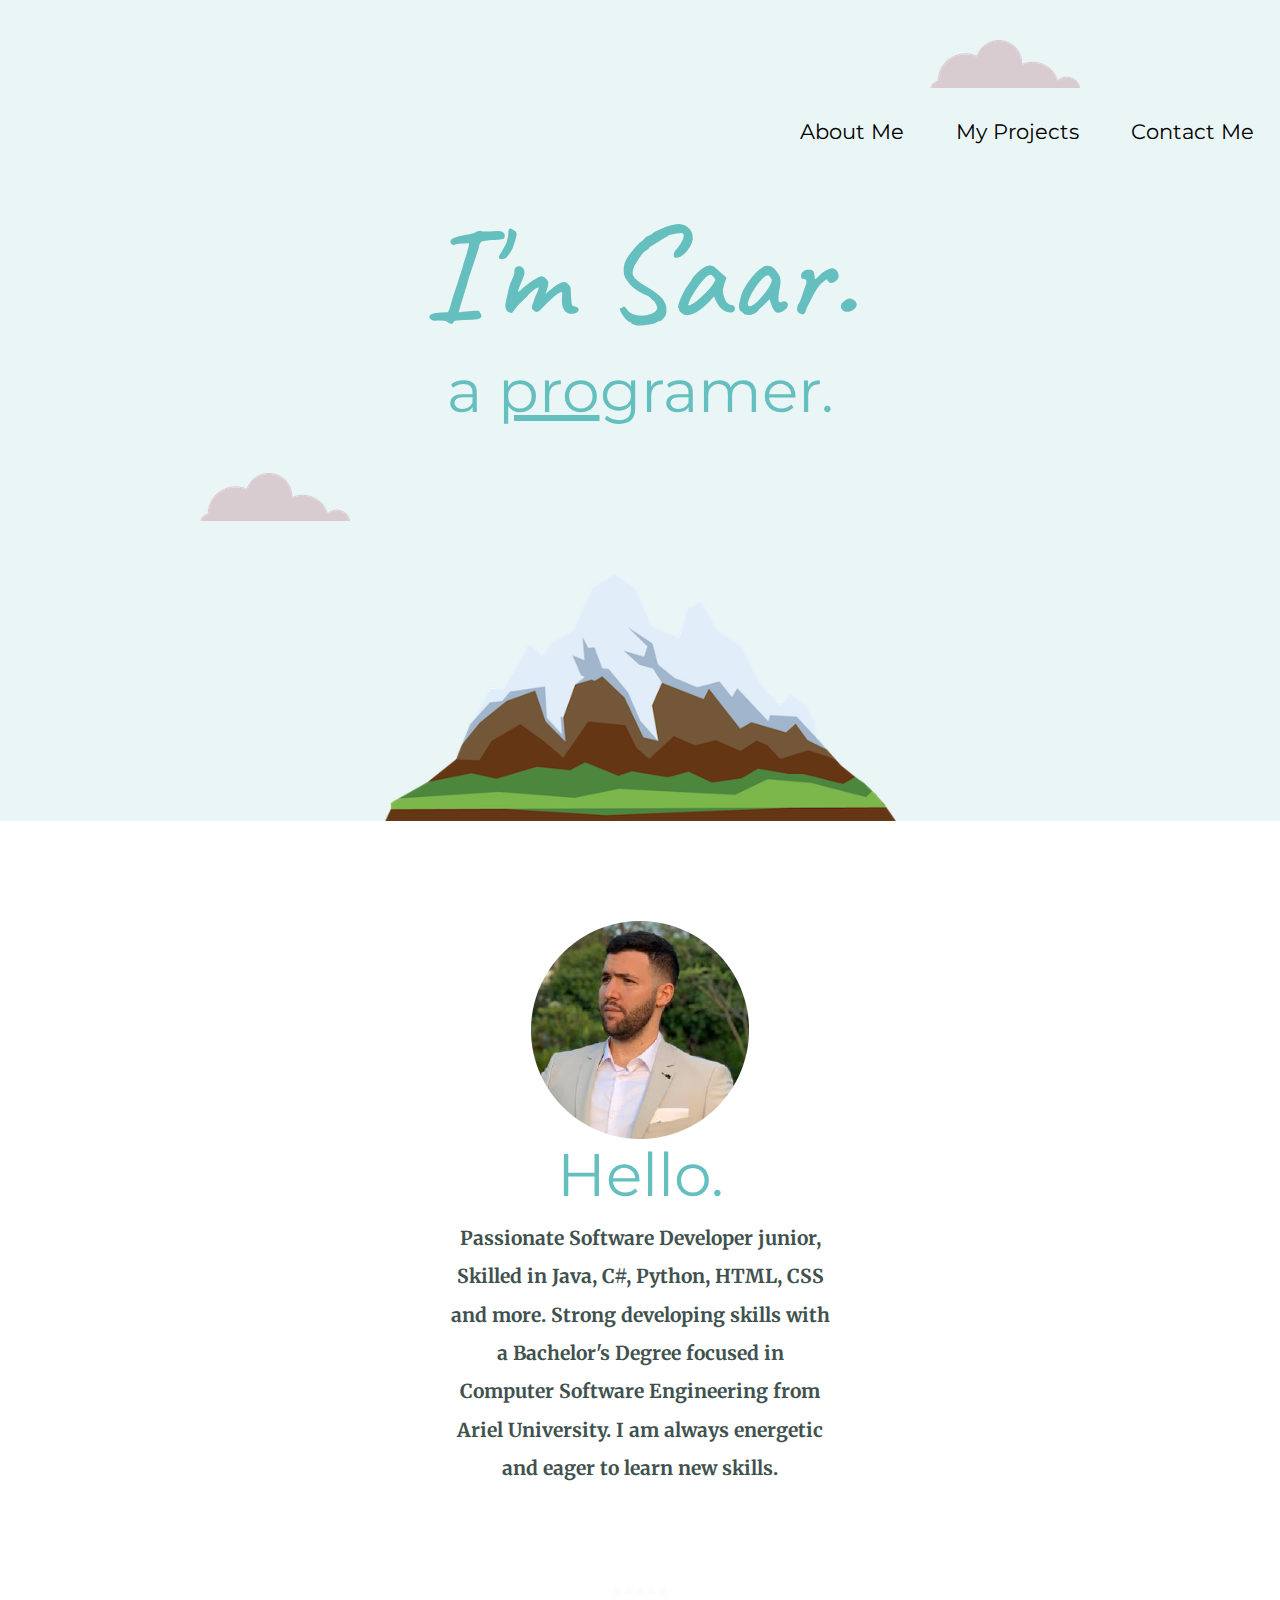
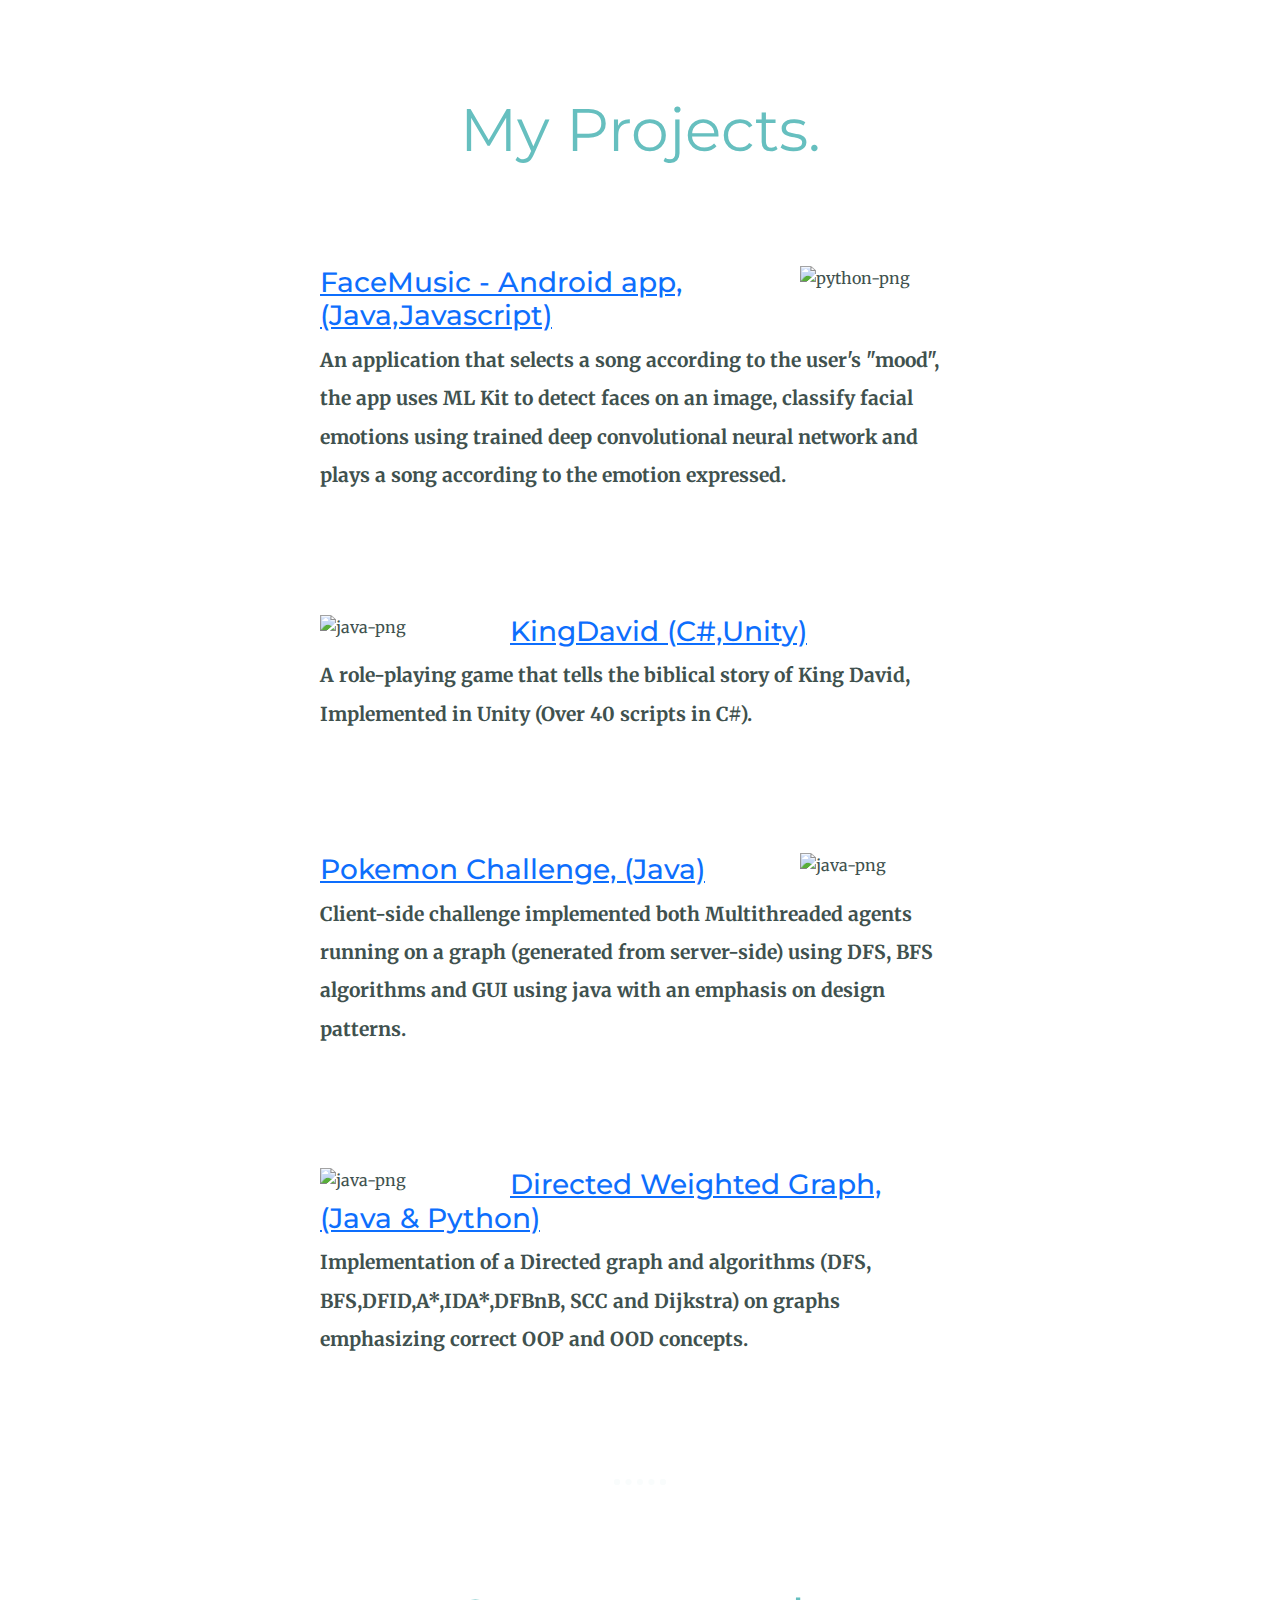
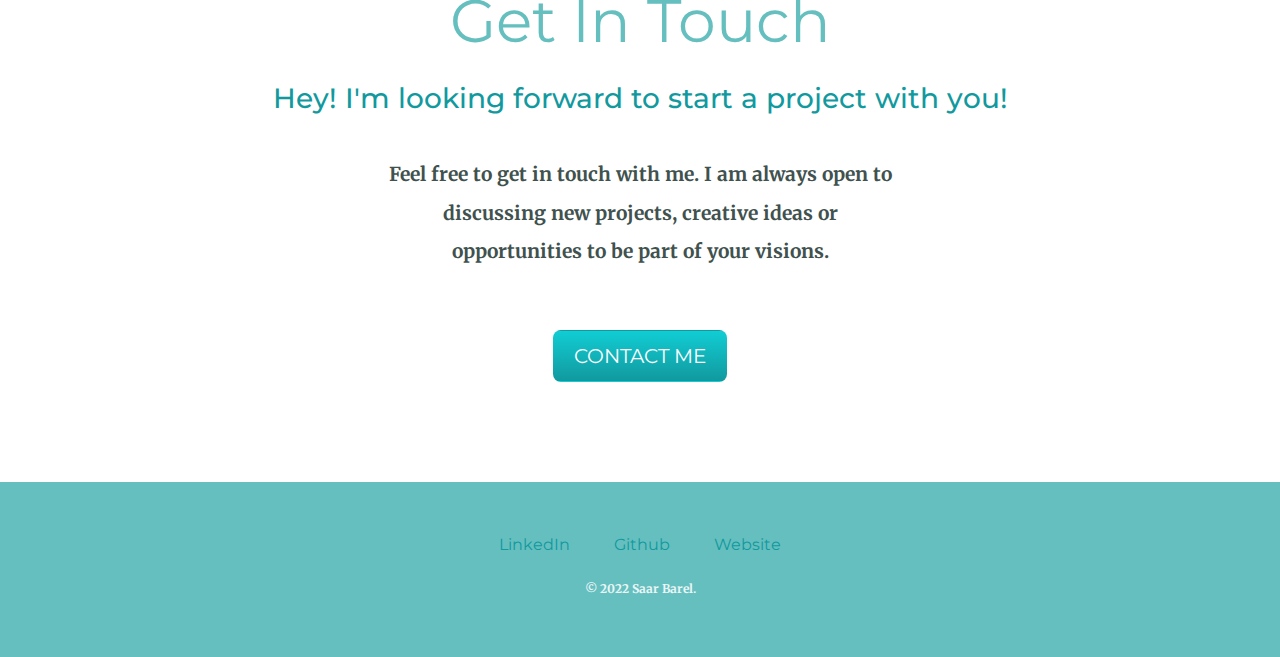
==== commit 0fee4c29: "Navigation bar added" ====
--- a/index.html
+++ b/index.html
@@ -3,15 +3,33 @@
 
 <head>
   <meta charset="utf-8">
-  <title>Saar Barel CV</title>
+  <title>Saar Barel CV</title><link rel="stylesheet" href="https://cdn.jsdelivr.net/npm/bootstrap@5.3.0-alpha1/dist/css/bootstrap.min.css">
   <link rel="stylesheet" href="css/styles.css">
   <link rel="icon" href="favicon.ico">
   <link rel="preconnect" href="https://fonts.googleapis.com">
-<link rel="preconnect" href="https://fonts.gstatic.com" crossorigin>
-<link href="https://fonts.googleapis.com/css2?family=Caveat&family=Merriweather&family=Montserrat&family=Sacramento&display=swap" rel="stylesheet"></head>
+  <link rel="preconnect" href="https://fonts.gstatic.com" crossorigin>
+  <link href="https://fonts.googleapis.com/css2?family=Caveat&family=Merriweather&family=Montserrat&family=Sacramento&display=swap" rel="stylesheet"></head>
 
 <body>
   <div class="top-container">
+      <nav class="navbar navbar-expand-lg navbar-dark">
+          <button class="navbar-toggler" type="button" data-bs-toggle="collapse" data-bs-target="#navbarSupportedContent" aria-controls="navbarSupportedContent" aria-expanded="false" aria-label="Toggle navigation">
+              <span class="navbar-toggler-icon"></span>
+          </button>
+          <div class="collapse navbar-collapse" id="navbarSupportedContent">
+              <ul class="navbar-nav ms-auto">
+                  <li class="nav-item">
+                      <a class="nav-link" href="#aboutMe">About Me</a>
+                  </li>
+                  <li class="nav-item">
+                      <a class="nav-link" href="#projects">My Projects</a>
+                  </li>
+                  <li class="nav-item">
+                      <a class="nav-link" href="#contact">Contact Me</a>
+                  </li>
+              </ul>
+          </div>
+      </nav>
     <img class="top-cloud" src="images/cloud.png" alt="cloud-png">
     <h1>I'm Saar.</h1>
     <h2>a <span class = pro> pro</span>gramer.</h2>
@@ -20,7 +38,7 @@
   </div>
 
   <div class="middle-container">
-    <div class="profile">
+    <div class="profile" id="aboutMe">
       <img src="images/SaarPic.png" alt="saar-img">
       <h2>Hello.</h2>
       <p class="intro">Passionate Software Developer junior, Skilled in Java, C#, Python, HTML, CSS and more. Strong developing skills
@@ -28,7 +46,7 @@
 and eager to learn new skills.</p>
     </div>
     <hr>
-    <div class="skills">
+    <div class="skills" id="projects">
       <h2>My Projects.</h2>
       <div class="skill-row">
         <img class="python" src="https://media4.giphy.com/media/jz5cTkM8m9oeXZaL4k/giphy.gif?cid=ecf05e47y69einc509r3oct16pluwhrmk4x2dbekaaw040xp&rid=giphy.gif&ct=s" alt="python-png">
@@ -53,8 +71,8 @@
       </div>
     </div>
     <hr>
-    <div class="contact-me">
-      <h2>Get In Touch</h2>
+    <div class="contact-me" id="contact">
+      <h2 class = "contact-title">Get In Touch</h2>
       <h3>Hey! I'm looking forward to start a project with you!</h3>
       <p class="contact-message">Feel free to get in touch with me. I am always open to discussing new projects, creative ideas or opportunities to be part of your visions.</p>
       <a class="btn" href="mailto:saar9550@gmail.com">CONTACT ME</a>
--- a/css/styles.css
+++ b/css/styles.css
@@ -7,7 +7,7 @@
 
 h1 {
   font-size: 8.4375rem;
-  margin: 50px auto 0 auto;
+  margin: 30px auto 0 auto;
   font-family: 'Caveat', cursive;
   color: #66BFBF;
 }
@@ -119,6 +119,10 @@
   margin: 40px auto 60px;
 }
 
+.contact-title{
+  margin-bottom: 25px;
+}
+
 .btn {
   background: #11cdd4;
   background-image: -webkit-linear-gradient(top, #11cdd4, #11999e);
@@ -151,3 +155,23 @@
   font-size: 0.75rem;
   padding: 20px 0;
 }
+
+/* Nav Bar */
+
+.navbar {
+}
+
+.nav-item {
+  padding: 0 18px;
+}
+
+.nav-link {
+  font-size: 1.3rem;
+  font-family: "Montserrat";
+
+}
+
+.nav-link{
+  color: black;
+}
+
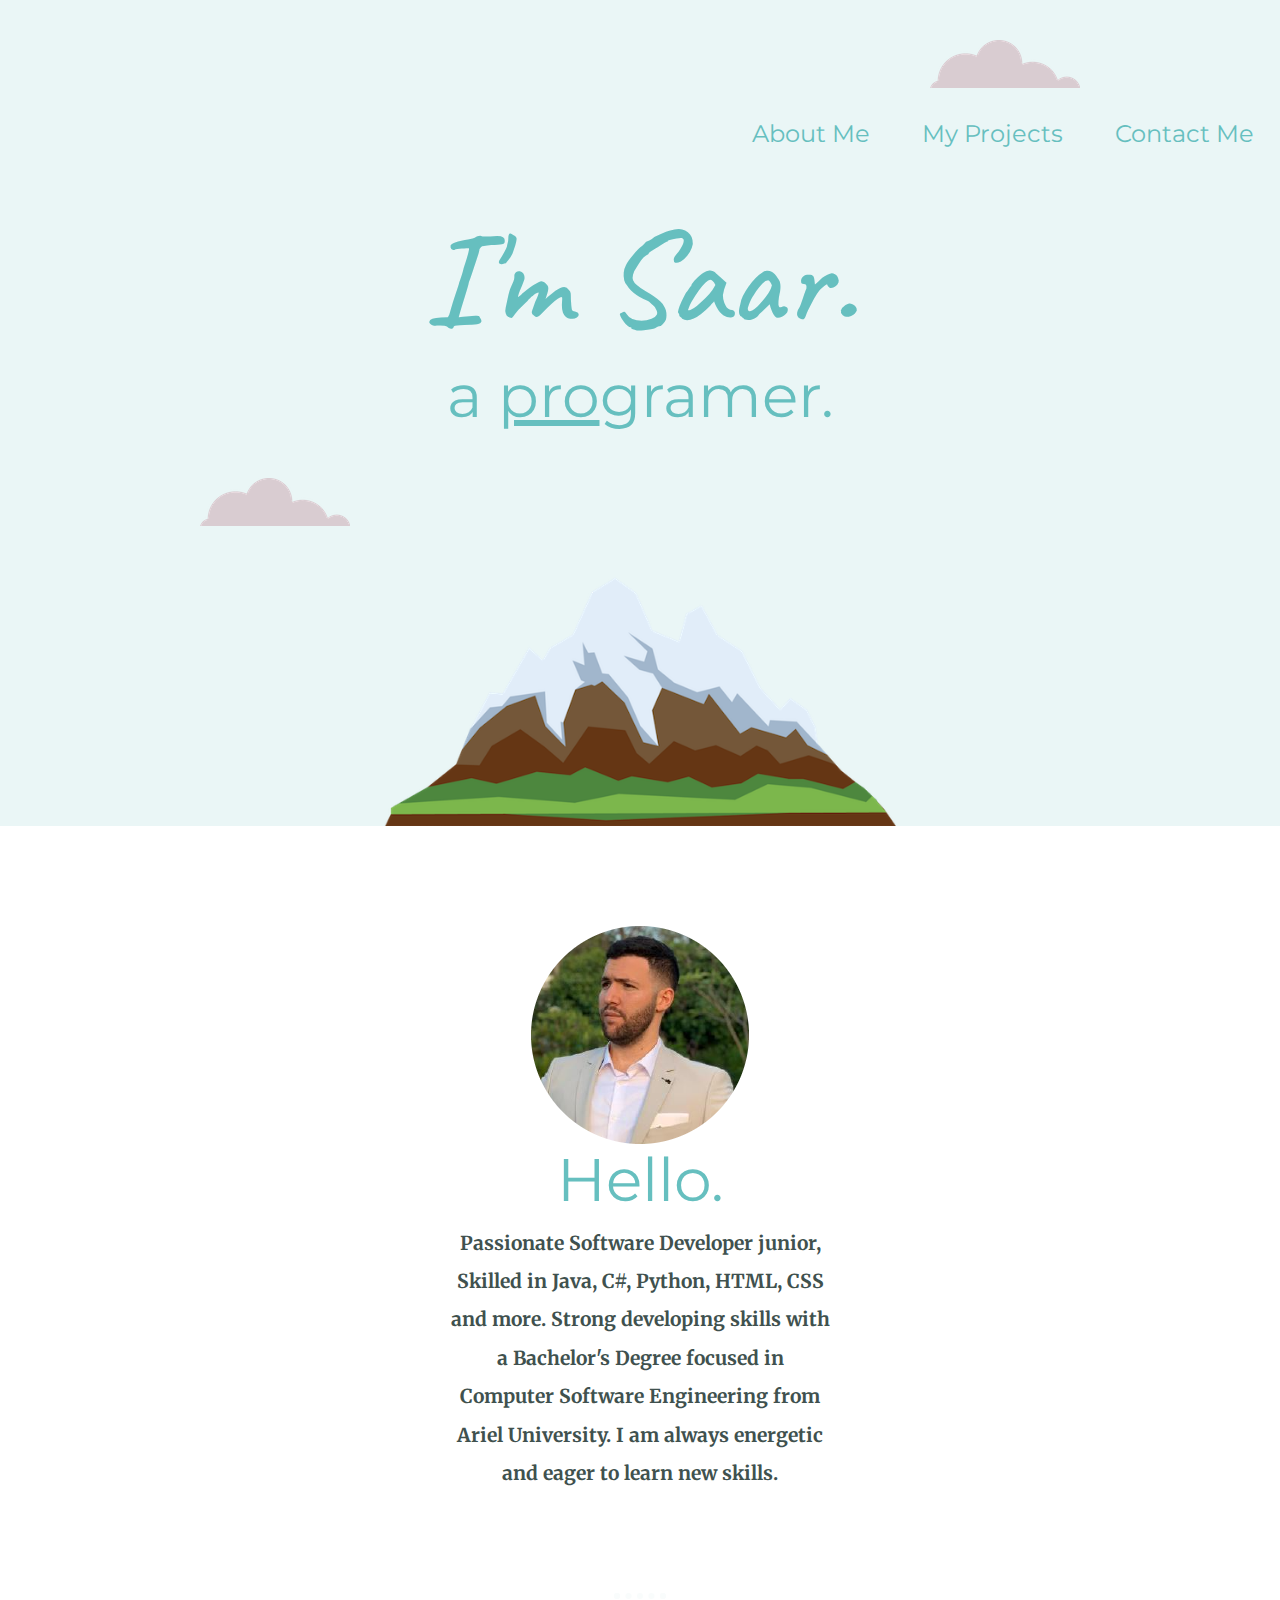
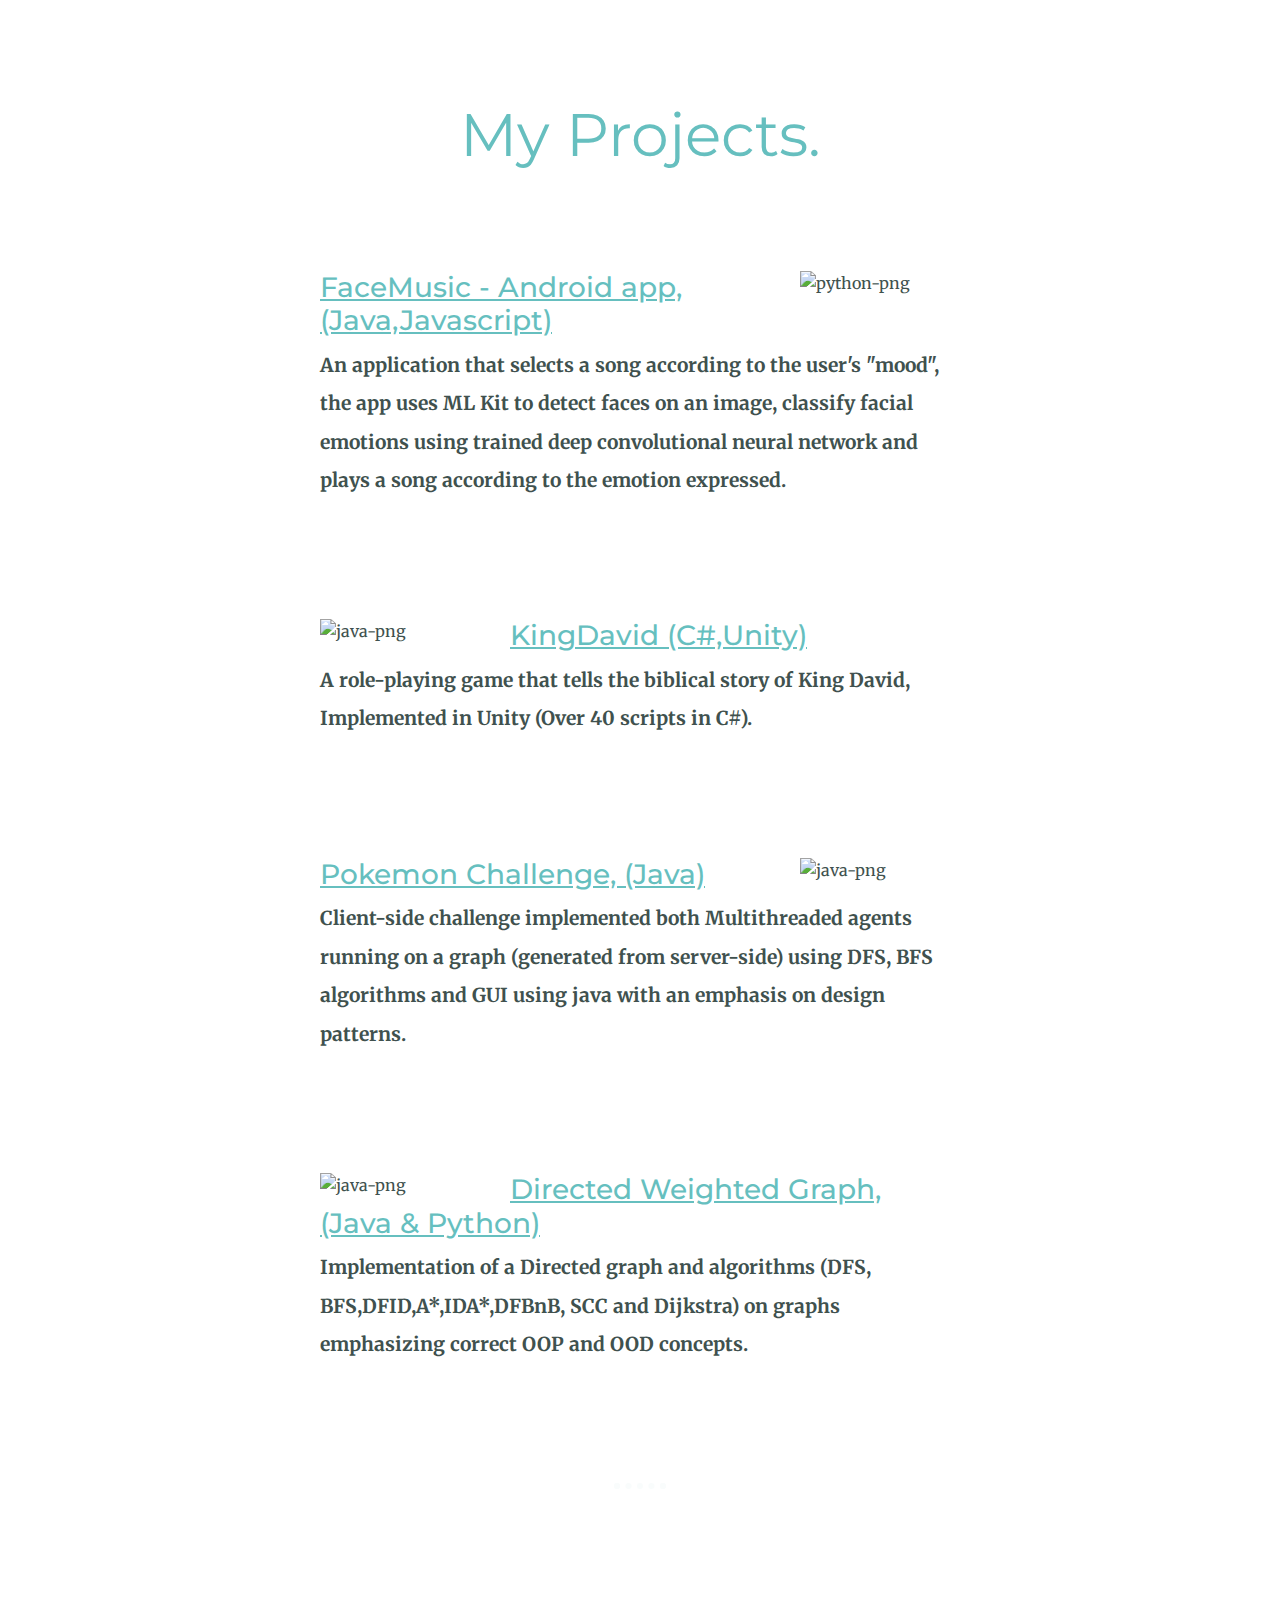
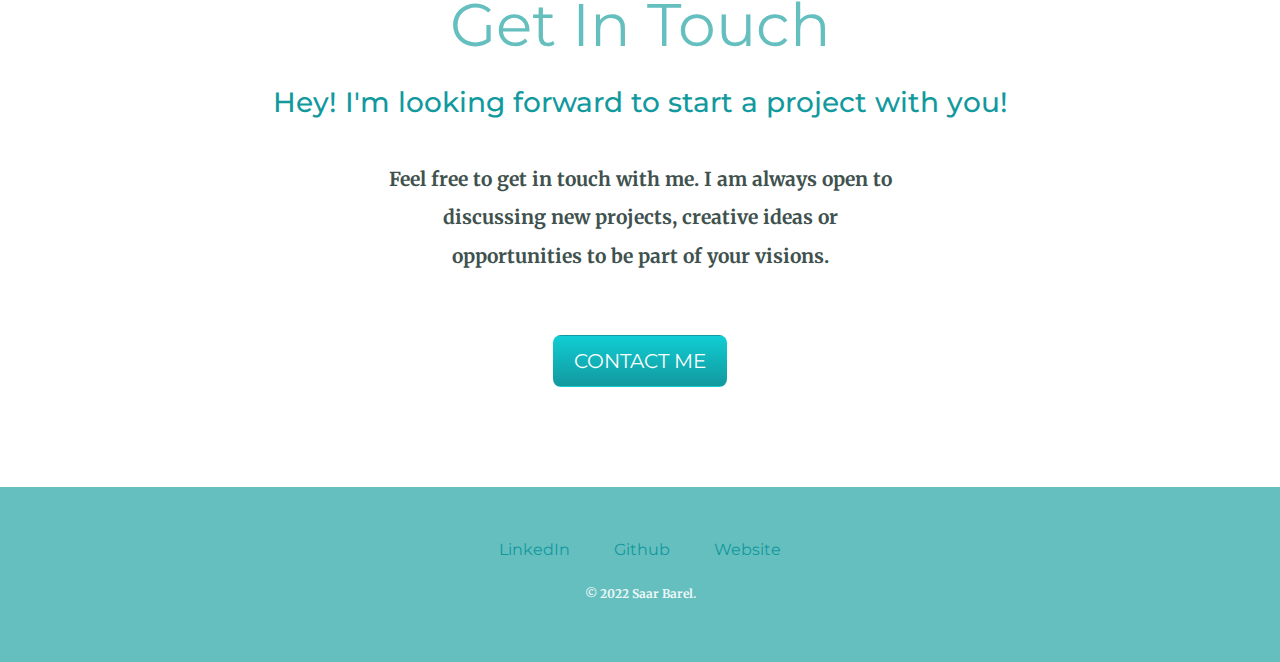
==== commit f57b94da: "Minor design changes" ====
--- a/index.html
+++ b/index.html
@@ -3,7 +3,8 @@
 
 <head>
   <meta charset="utf-8">
-  <title>Saar Barel CV</title><link rel="stylesheet" href="https://cdn.jsdelivr.net/npm/bootstrap@5.3.0-alpha1/dist/css/bootstrap.min.css">
+  <title>Saar Barel CV</title>
+    <link rel="stylesheet" href="https://cdn.jsdelivr.net/npm/bootstrap@5.3.0-alpha1/dist/css/bootstrap.min.css">
   <link rel="stylesheet" href="css/styles.css">
   <link rel="icon" href="favicon.ico">
   <link rel="preconnect" href="https://fonts.googleapis.com">
--- a/css/styles.css
+++ b/css/styles.css
@@ -25,7 +25,9 @@
   font-family: 'Montserrat', sans-serif;
   color: #11999E;
 }
-
+.hyperlink{
+  color: #66BFBF;
+}
 .footer-link {
   color: #11999E;
   font-family: 'Montserrat', sans-serif;
@@ -166,12 +168,9 @@
 }
 
 .nav-link {
-  font-size: 1.3rem;
+  font-size: 1.5rem;
   font-family: "Montserrat";
-
+  color: #66BFBF;
 }
 
-.nav-link{
-  color: black;
-}
 
